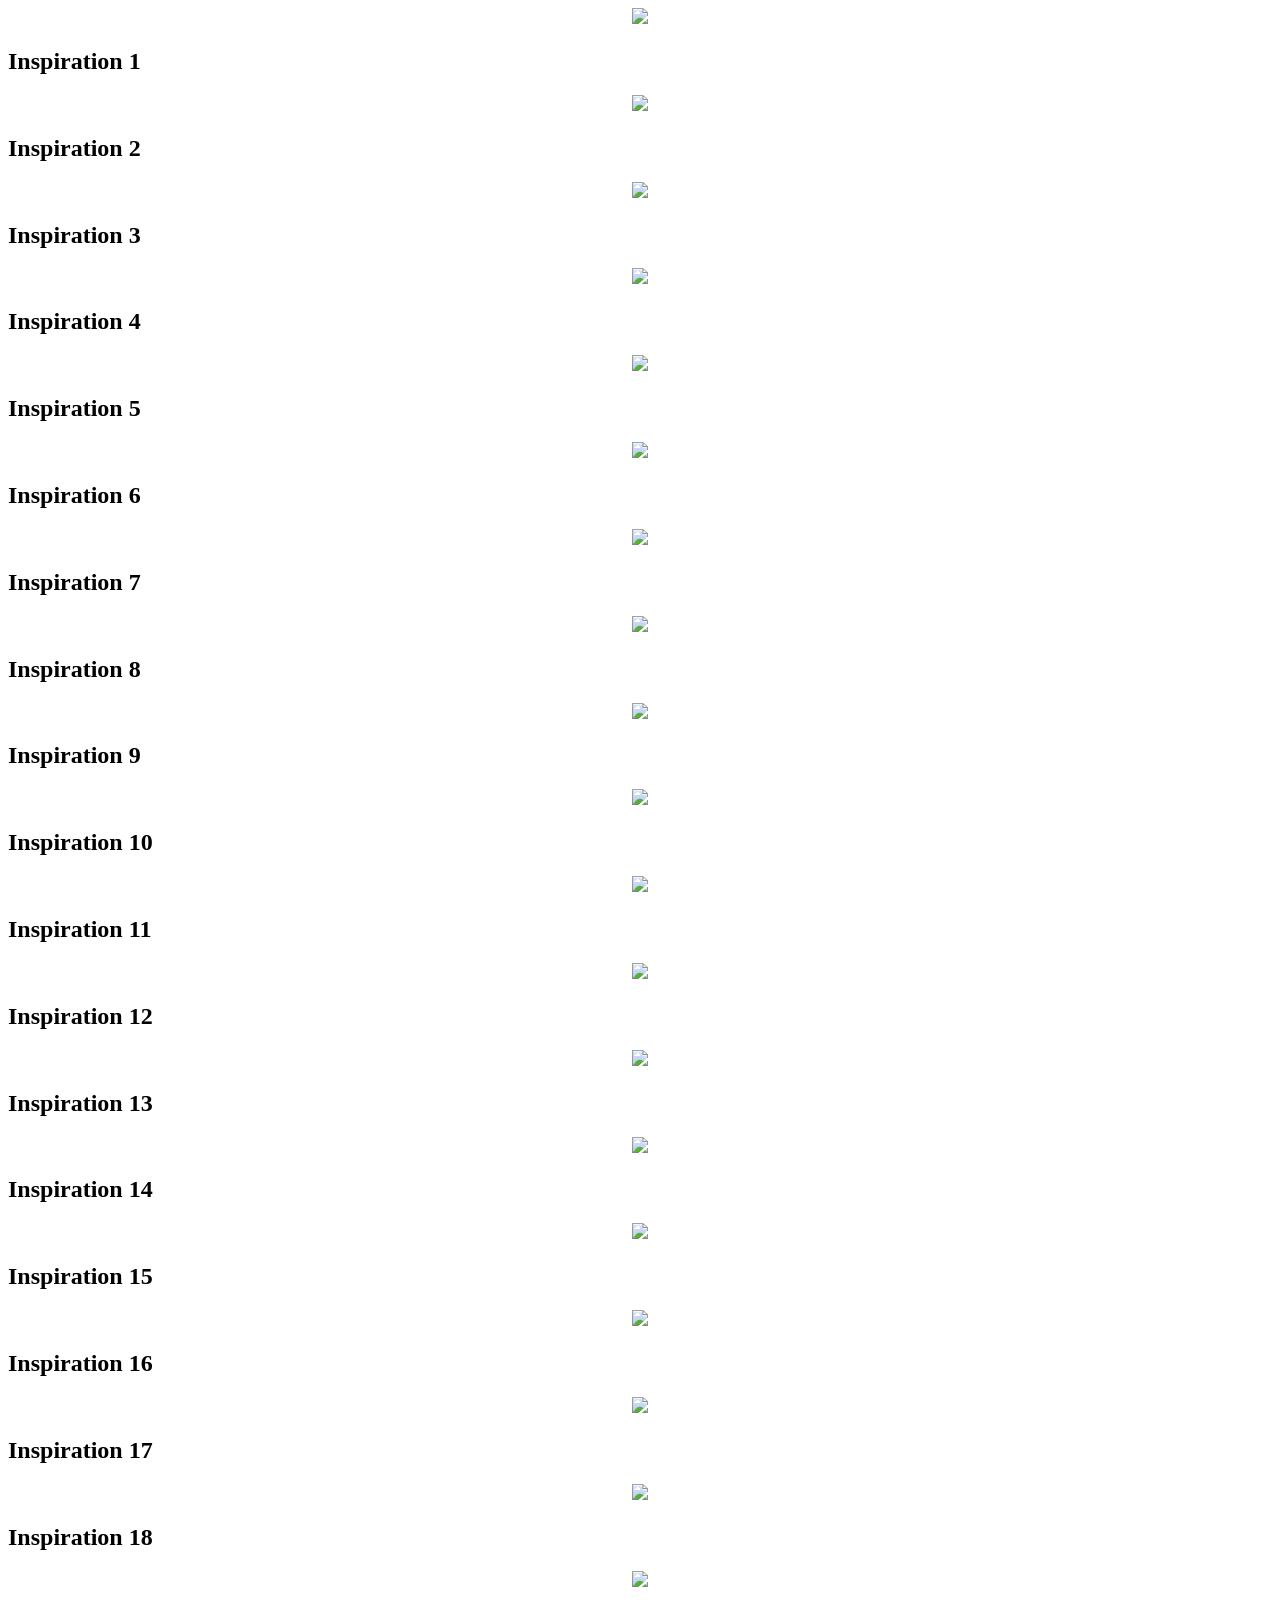
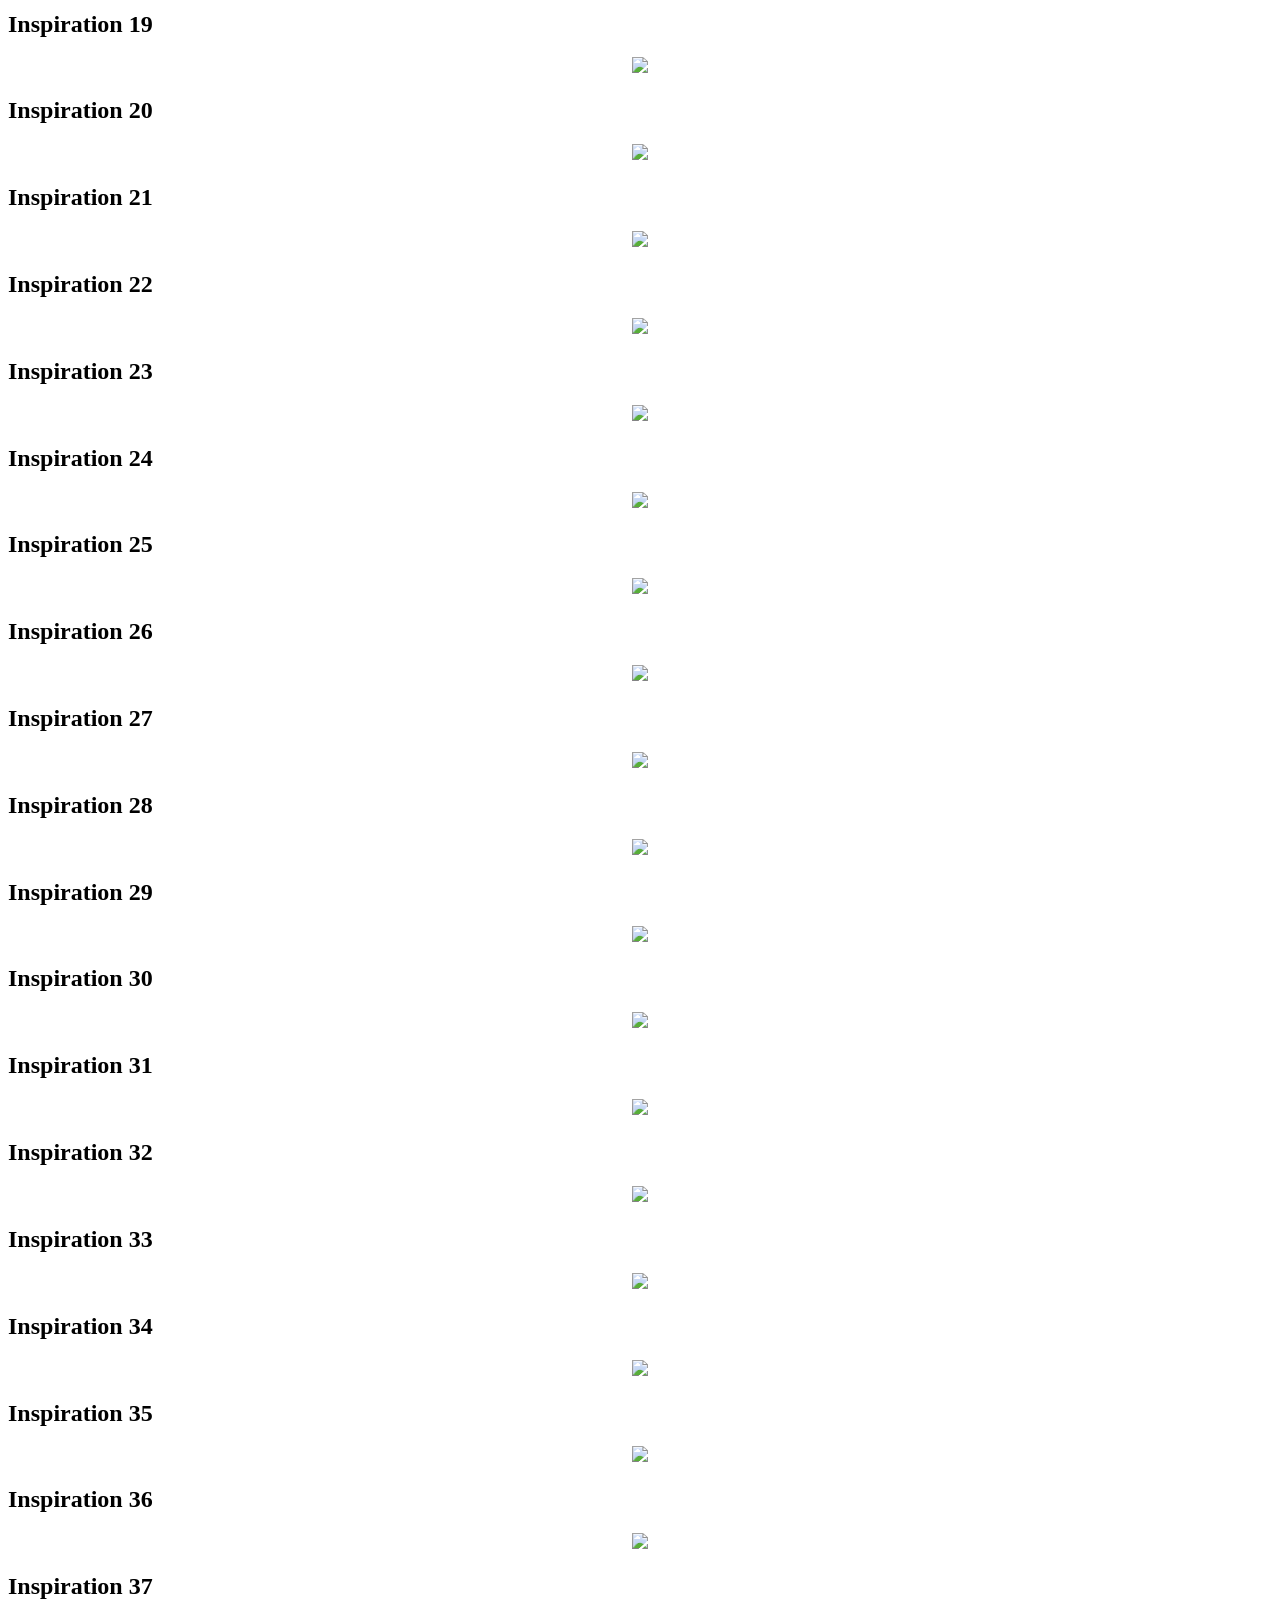
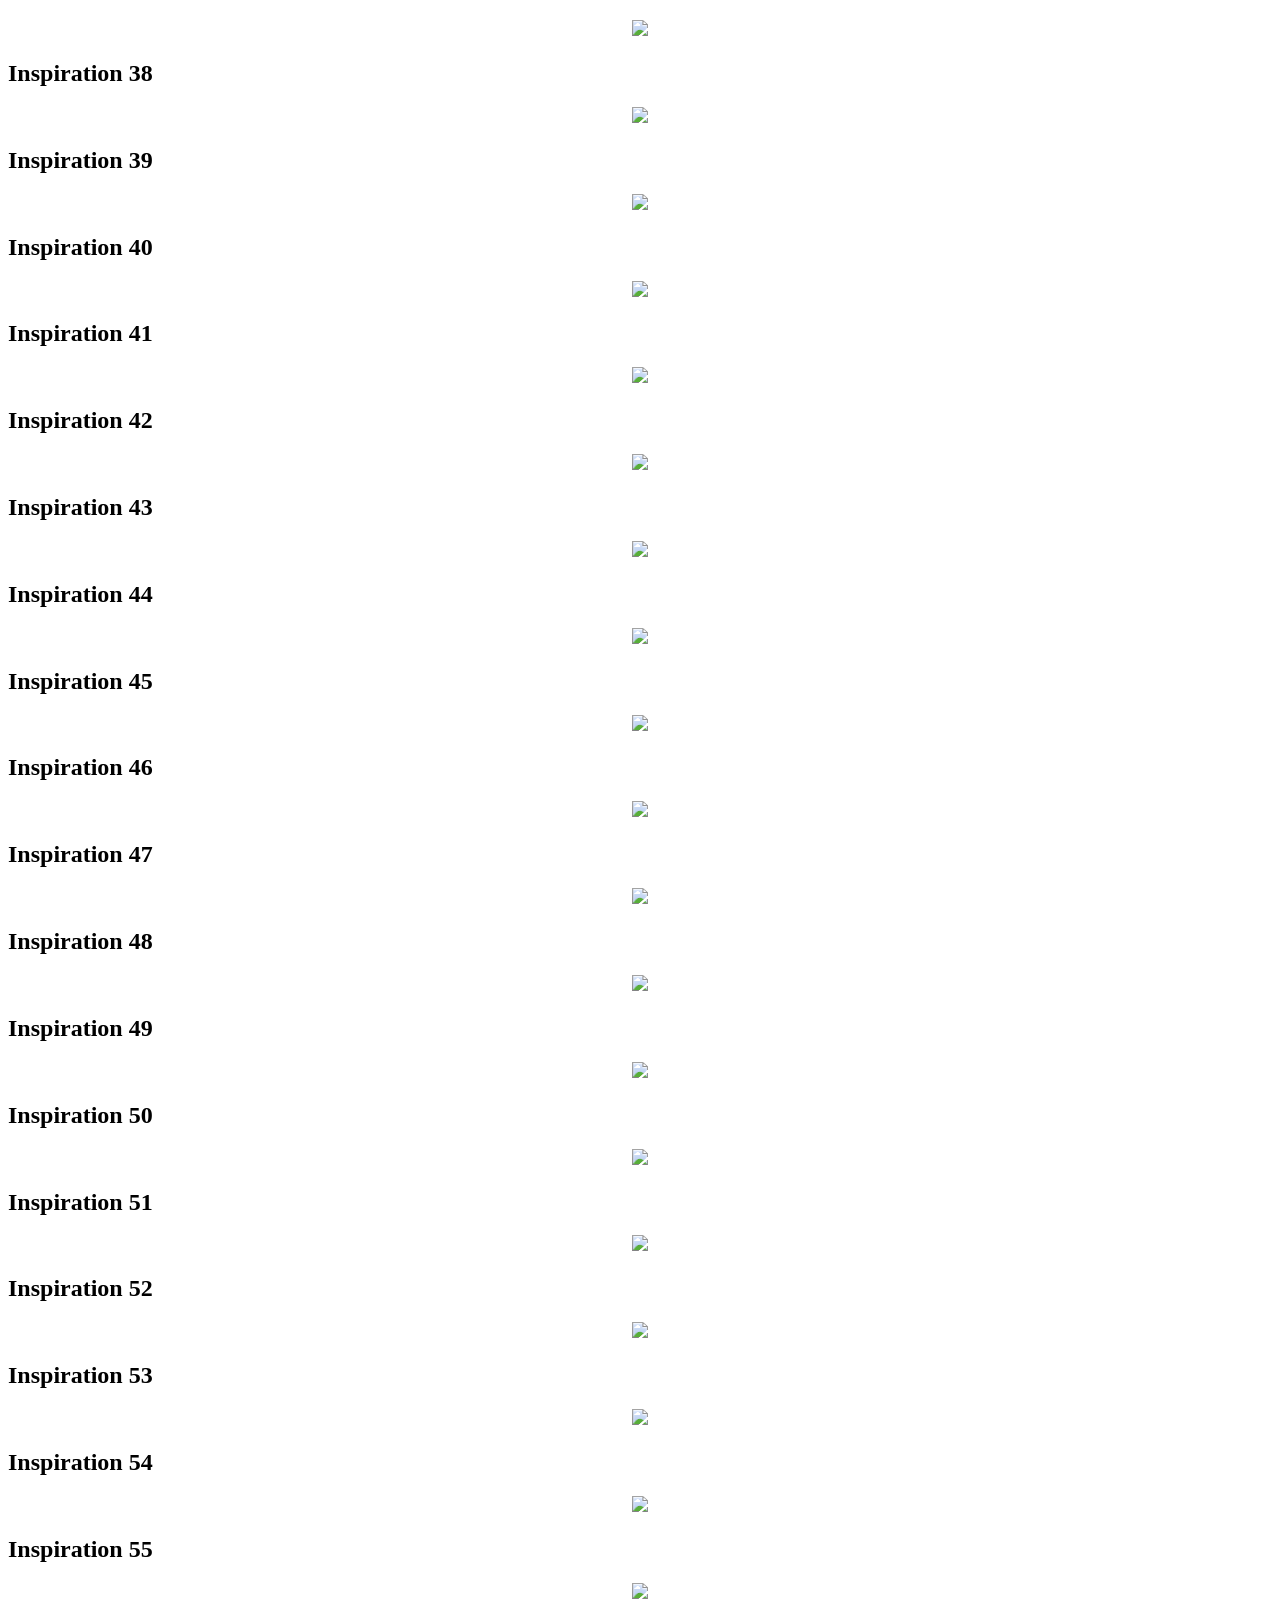
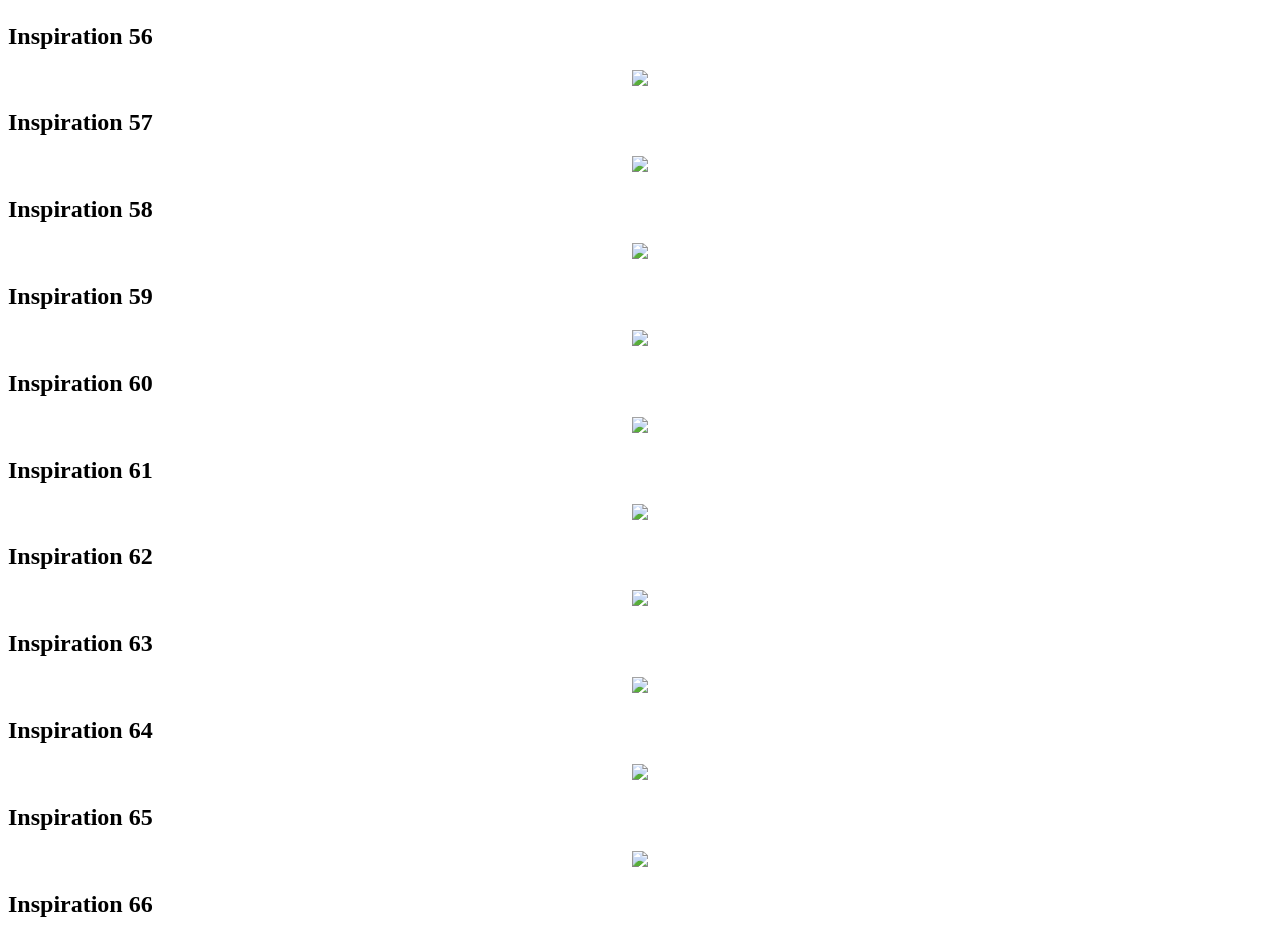
==== index.html @ 84fe8853 "Add files via upload" ====
<!DOCTYPE html>
<html>
<head>
<meta http-equiv="content-type" content="text/html" charset="UTF-8">
<meta name="viewport" content="width=device-width, initial-scale=1.0">
<meta http-equiv="X-UA-Compatible" content="ie=edge">
<meta name="msapplication-TileColor" content="#ffffff">
<meta name="theme-color" content="#ffffff">
<title>TET kledij 2023</title>
<script src="libs/js/setupd590.js?ver=1574781376"></script>
<link rel="stylesheet" href="libs/css/main910a.css?ver=1603638065">
<link rel="stylesheet" href="libs/fancybox/3.5.2/jquery.fancybox.css" integrity="sha256-YQyTTfPIXByqUzapohmK1rahFAfLFuawL69RNb51IaY=" crossorigin="anonymous" />
<link rel="stylesheet" href="use.typekit.net/pwz1nzs.css">
<link rel="stylesheet" href="libs/material-design-icons/3.0.1/iconfont/material-icons.min.css">
<link rel="stylesheet" href="use.fontawesome.com/releases/v5.7.2/css/all.css" integrity="sha384-fnmOCqbTlWIlj8LyTjo7mOUStjsKC4pOpQbqyi7RrhN7udi9RwhKkMHpvLbHG9Sr" crossorigin="anonymous">
<link rel="stylesheet" href="libs/css/theme-dark/annotorious-dark.css" />
<link rel="stylesheet" href="libs/css/wa-mediaboxe245.css?ver=1574443019" />
<script type="text/javascript" src="libs/js/annotorious.debug.js"></script>
</head>

<body>
<section id="article-grid">
  <div class="container">
    <div class="grid-art"> 
      
      <!-- online image card -->
      <div class="card card-on">
        <div class="image">
          <center>
            <img src="images/Bodhi 01.png">
          </center>
        </div>
        <div class="info">
          <div class="art-name">
            <h2>Inspiration 1</h2>
          </div>
        </div>
      </div>
      
      <!-- online image card -->
      <div class="card card-on">
        <div class="image">
          <center>
            <img src="images/Bodhi 02.png">
          </center>
        </div>
        <div class="info">
          <div class="art-name">
            <h2>Inspiration 2</h2>
          </div>
        </div>
      </div>
      
      <!-- online image card -->
      <div class="card card-on">
        <div class="image">
          <center>
            <img src="images/Bodhi 03.png">
          </center>
        </div>
        <div class="info">
          <div class="art-name">
            <h2>Inspiration 3</h2>
          </div>
        </div>
      </div>
      
      <!-- online image card -->
      <div class="card card-on">
        <div class="image">
          <center>
            <img src="images/Bodhi 04.png">
          </center>
        </div>
        <div class="info">
          <div class="art-name">
            <h2>Inspiration 4</h2>
          </div>
        </div>
      </div>
      
      <!-- online image card -->
      <div class="card card-on">
        <div class="image">
          <center>
            <img src="images/Bodhi 05.png">
          </center>
        </div>
        <div class="info">
          <div class="art-name">
            <h2>Inspiration 5</h2>
          </div>
        </div>
      </div>
      
      <!-- online image card -->
      <div class="card card-on">
        <div class="image">
          <center>
            <img src="images/Bodhi 06.png">
          </center>
        </div>
        <div class="info">
          <div class="art-name">
            <h2>Inspiration 6</h2>
          </div>
        </div>
      </div>
      
      <!-- online image card -->
      <div class="card card-on">
        <div class="image">
          <center>
            <img src="images/Bodhi 07.png">
          </center>
        </div>
        <div class="info">
          <div class="art-name">
            <h2>Inspiration 7</h2>
          </div>
        </div>
      </div>
      
      <!-- online image card -->
      <div class="card card-on">
        <div class="image">
          <center>
            <img src="images/Bodhi 08.png">
          </center>
        </div>
        <div class="info">
          <div class="art-name">
            <h2>Inspiration 8</h2>
          </div>
        </div>
      </div>
      
      <!-- online image card -->
      <div class="card card-on">
        <div class="image">
          <center>
            <img src="images/Bodhi 09.png">
          </center>
        </div>
        <div class="info">
          <div class="art-name">
            <h2>Inspiration 9</h2>
          </div>
        </div>
      </div>
      
      <!-- online image card -->
      <div class="card card-on">
        <div class="image">
          <center>
            <img src="images/Bodhi 10.png">
          </center>
        </div>
        <div class="info">
          <div class="art-name">
            <h2>Inspiration 10</h2>
          </div>
        </div>
      </div>
      
      <!-- online image card -->
      <div class="card card-on">
        <div class="image">
          <center>
            <img src="images/Bodhi 11.png">
          </center>
        </div>
        <div class="info">
          <div class="art-name">
            <h2>Inspiration 11</h2>
          </div>
        </div>
      </div>
      
      <!-- online image card -->
      <div class="card card-on">
        <div class="image">
          <center>
            <img src="images/Bodhi 12.png">
          </center>
        </div>
        <div class="info">
          <div class="art-name">
            <h2>Inspiration 12</h2>
          </div>
        </div>
      </div>
      
      <!-- online image card -->
      <div class="card card-on">
        <div class="image">
          <center>
            <img src="images/Bodhi 13.png">
          </center>
        </div>
        <div class="info">
          <div class="art-name">
            <h2>Inspiration 13</h2>
          </div>
        </div>
      </div>
      
      <!-- online image card -->
      <div class="card card-on">
        <div class="image">
          <center>
            <img src="images/Bodhi 14.png">
          </center>
        </div>
        <div class="info">
          <div class="art-name">
            <h2>Inspiration 14</h2>
          </div>
        </div>
      </div>
      
      <!-- online image card -->
      <div class="card card-on">
        <div class="image">
          <center>
            <img src="images/Bodhi 15.png">
          </center>
        </div>
        <div class="info">
          <div class="art-name">
            <h2>Inspiration 15</h2>
          </div>
        </div>
      </div>
      
      <!-- online image card -->
      <div class="card card-on">
        <div class="image">
          <center>
            <img src="images/Bodhi 16.png">
          </center>
        </div>
        <div class="info">
          <div class="art-name">
            <h2>Inspiration 16</h2>
          </div>
        </div>
      </div>
      
      <!-- online image card -->
      <div class="card card-on">
        <div class="image">
          <center>
            <img src="images/Bodhi 17.png">
          </center>
        </div>
        <div class="info">
          <div class="art-name">
            <h2>Inspiration 17</h2>
          </div>
        </div>
      </div>
      
      <!-- online image card -->
      <div class="card card-on">
        <div class="image">
          <center>
            <img src="images/Bodhi 18.png">
          </center>
        </div>
        <div class="info">
          <div class="art-name">
            <h2>Inspiration 18</h2>
          </div>
        </div>
      </div>
      
      <!-- online image card -->
      <div class="card card-on">
        <div class="image">
          <center>
            <img src="images/Bodhi 19.png">
          </center>
        </div>
        <div class="info">
          <div class="art-name">
            <h2>Inspiration 19</h2>
          </div>
        </div>
      </div>
      
      <!-- online image card -->
      <div class="card card-on">
        <div class="image">
          <center>
            <img src="images/Bodhi 20.png">
          </center>
        </div>
        <div class="info">
          <div class="art-name">
            <h2>Inspiration 20</h2>
          </div>
        </div>
      </div>
      
      <!-- online image card -->
      <div class="card card-on">
        <div class="image">
          <center>
            <img src="images/Bodhi 21.png">
          </center>
        </div>
        <div class="info">
          <div class="art-name">
            <h2>Inspiration 21</h2>
          </div>
        </div>
      </div>
      
      <!-- online image card -->
      <div class="card card-on">
        <div class="image">
          <center>
            <img src="images/Bodhi 22.png">
          </center>
        </div>
        <div class="info">
          <div class="art-name">
            <h2>Inspiration 22</h2>
          </div>
        </div>
      </div>
      
      <!-- online image card -->
      <div class="card card-on">
        <div class="image">
          <center>
            <img src="images/Bodhi 23.png">
          </center>
        </div>
        <div class="info">
          <div class="art-name">
            <h2>Inspiration 23</h2>
          </div>
        </div>
      </div>
      
      <!-- online image card -->
      <div class="card card-on">
        <div class="image">
          <center>
            <img src="images/Bodhi 24.png">
          </center>
        </div>
        <div class="info">
          <div class="art-name">
            <h2>Inspiration 24</h2>
          </div>
        </div>
      </div>
      
      <!-- online image card -->
      <div class="card card-on">
        <div class="image">
          <center>
            <img src="images/Bodhi 25.png">
          </center>
        </div>
        <div class="info">
          <div class="art-name">
            <h2>Inspiration 25</h2>
          </div>
        </div>
      </div>
      
      <!-- online image card -->
      <div class="card card-on">
        <div class="image">
          <center>
            <img src="images/Bodhi 26.png">
          </center>
        </div>
        <div class="info">
          <div class="art-name">
            <h2>Inspiration 26</h2>
          </div>
        </div>
      </div>
      
      <!-- online image card -->
      <div class="card card-on">
        <div class="image">
          <center>
            <img src="images/Bodhi 27.png">
          </center>
        </div>
        <div class="info">
          <div class="art-name">
            <h2>Inspiration 27</h2>
          </div>
        </div>
      </div>
      
      <!-- online image card -->
      <div class="card card-on">
        <div class="image">
          <center>
            <img src="images/Bodhi 28.png">
          </center>
        </div>
        <div class="info">
          <div class="art-name">
            <h2>Inspiration 28</h2>
          </div>
        </div>
      </div>
      
      <!-- online image card -->
      <div class="card card-on">
        <div class="image">
          <center>
            <img src="images/Bodhi 29.png">
          </center>
        </div>
        <div class="info">
          <div class="art-name">
            <h2>Inspiration 29</h2>
          </div>
        </div>
      </div>
      
      <!-- online image card -->
      <div class="card card-on">
        <div class="image">
          <center>
            <img src="images/Bodhi 30.png">
          </center>
        </div>
        <div class="info">
          <div class="art-name">
            <h2>Inspiration 30</h2>
          </div>
        </div>
      </div>
      
      <!-- online image card -->
      <div class="card card-on">
        <div class="image">
          <center>
            <img src="images/Bodhi 31.png">
          </center>
        </div>
        <div class="info">
          <div class="art-name">
            <h2>Inspiration 31</h2>
          </div>
        </div>
      </div>
      
      <!-- online image card -->
      <div class="card card-on">
        <div class="image">
          <center>
            <img src="images/Bodhi 32.png">
          </center>
        </div>
        <div class="info">
          <div class="art-name">
            <h2>Inspiration 32</h2>
          </div>
        </div>
      </div>
      
      <!-- online image card -->
      <div class="card card-on">
        <div class="image">
          <center>
            <img src="images/Bodhi 33.png">
          </center>
        </div>
        <div class="info">
          <div class="art-name">
            <h2>Inspiration 33</h2>
          </div>
        </div>
      </div>
      
      <!-- online image card -->
      <div class="card card-on">
        <div class="image">
          <center>
            <img src="images/Bodhi 34.png">
          </center>
        </div>
        <div class="info">
          <div class="art-name">
            <h2>Inspiration 34</h2>
          </div>
        </div>
      </div>
      
      <!-- online image card -->
      <div class="card card-on">
        <div class="image">
          <center>
            <img src="images/Bodhi 35.png">
          </center>
        </div>
        <div class="info">
          <div class="art-name">
            <h2>Inspiration 35</h2>
          </div>
        </div>
      </div>
      
      <!-- online image card -->
      <div class="card card-on">
        <div class="image">
          <center>
            <img src="images/Bodhi 36.png">
          </center>
        </div>
        <div class="info">
          <div class="art-name">
            <h2>Inspiration 36</h2>
          </div>
        </div>
      </div>
      
      <!-- online image card -->
      <div class="card card-on">
        <div class="image">
          <center>
            <img src="images/Bodhi 37.png">
          </center>
        </div>
        <div class="info">
          <div class="art-name">
            <h2>Inspiration 37</h2>
          </div>
        </div>
      </div>
      
      <!-- online image card -->
      <div class="card card-on">
        <div class="image">
          <center>
            <img src="images/Bodhi 38.png">
          </center>
        </div>
        <div class="info">
          <div class="art-name">
            <h2>Inspiration 38</h2>
          </div>
        </div>
      </div>
      
      <!-- online image card -->
      <div class="card card-on">
        <div class="image">
          <center>
            <img src="images/Bodhi 39.png">
          </center>
        </div>
        <div class="info">
          <div class="art-name">
            <h2>Inspiration 39</h2>
          </div>
        </div>
      </div>
      
      <!-- online image card -->
      <div class="card card-on">
        <div class="image">
          <center>
            <img src="images/Bodhi 40.png">
          </center>
        </div>
        <div class="info">
          <div class="art-name">
            <h2>Inspiration 40</h2>
          </div>
        </div>
      </div>
      
      <!-- online image card -->
      <div class="card card-on">
        <div class="image">
          <center>
            <img src="images/Bodhi 41.png">
          </center>
        </div>
        <div class="info">
          <div class="art-name">
            <h2>Inspiration 41</h2>
          </div>
        </div>
      </div>
      
      <!-- online image card -->
      <div class="card card-on">
        <div class="image">
          <center>
            <img src="images/Bodhi 42.png">
          </center>
        </div>
        <div class="info">
          <div class="art-name">
            <h2>Inspiration 42</h2>
          </div>
        </div>
      </div>
      
      <!-- online image card -->
      <div class="card card-on">
        <div class="image">
          <center>
            <img src="images/Bodhi 43.png">
          </center>
        </div>
        <div class="info">
          <div class="art-name">
            <h2>Inspiration 43</h2>
          </div>
        </div>
      </div>
      
      <!-- online image card -->
      <div class="card card-on">
        <div class="image">
          <center>
            <img src="images/Bodhi 44.png">
          </center>
        </div>
        <div class="info">
          <div class="art-name">
            <h2>Inspiration 44</h2>
          </div>
        </div>
      </div>
      
      <!-- online image card -->
      <div class="card card-on">
        <div class="image">
          <center>
            <img src="images/Bodhi 45.png">
          </center>
        </div>
        <div class="info">
          <div class="art-name">
            <h2>Inspiration 45</h2>
          </div>
        </div>
      </div>
      
      <!-- online image card -->
      <div class="card card-on">
        <div class="image">
          <center>
            <img src="images/Bodhi 46.png">
          </center>
        </div>
        <div class="info">
          <div class="art-name">
            <h2>Inspiration 46</h2>
          </div>
        </div>
      </div>
      
      <!-- online image card -->
      <div class="card card-on">
        <div class="image">
          <center>
            <img src="images/Bodhi 47.png">
          </center>
        </div>
        <div class="info">
          <div class="art-name">
            <h2>Inspiration 47</h2>
          </div>
        </div>
      </div>
      
      <!-- online image card -->
      <div class="card card-on">
        <div class="image">
          <center>
            <img src="images/Bodhi 48.png">
          </center>
        </div>
        <div class="info">
          <div class="art-name">
            <h2>Inspiration 48</h2>
          </div>
        </div>
      </div>
      
      <!-- online image card -->
      <div class="card card-on">
        <div class="image">
          <center>
            <img src="images/Bodhi 49.png">
          </center>
        </div>
        <div class="info">
          <div class="art-name">
            <h2>Inspiration 49</h2>
          </div>
        </div>
      </div>
      
      <!-- online image card -->
      <div class="card card-on">
        <div class="image">
          <center>
            <img src="images/Bodhi 50.png">
          </center>
        </div>
        <div class="info">
          <div class="art-name">
            <h2>Inspiration 50</h2>
          </div>
        </div>
      </div>
      
      <!-- online image card -->
      <div class="card card-on">
        <div class="image">
          <center>
            <img src="images/Bodhi 51.png">
          </center>
        </div>
        <div class="info">
          <div class="art-name">
            <h2>Inspiration 51</h2>
          </div>
        </div>
      </div>
      
      <!-- online image card -->
      <div class="card card-on">
        <div class="image">
          <center>
            <img src="images/Bodhi 52.png">
          </center>
        </div>
        <div class="info">
          <div class="art-name">
            <h2>Inspiration 52</h2>
          </div>
        </div>
      </div>
      
      <!-- online image card -->
      <div class="card card-on">
        <div class="image">
          <center>
            <img src="images/Bodhi 53.png">
          </center>
        </div>
        <div class="info">
          <div class="art-name">
            <h2>Inspiration 53</h2>
          </div>
        </div>
      </div>
      
      <!-- online image card -->
      <div class="card card-on">
        <div class="image">
          <center>
            <img src="images/Bodhi 54.png">
          </center>
        </div>
        <div class="info">
          <div class="art-name">
            <h2>Inspiration 54</h2>
          </div>
        </div>
      </div>
      
      <!-- online image card -->
      <div class="card card-on">
        <div class="image">
          <center>
            <img src="images/Bodhi 55.png">
          </center>
        </div>
        <div class="info">
          <div class="art-name">
            <h2>Inspiration 55</h2>
          </div>
        </div>
      </div>
      
      <!-- online image card -->
      <div class="card card-on">
        <div class="image">
          <center>
            <img src="images/Bodhi 56.png">
          </center>
        </div>
        <div class="info">
          <div class="art-name">
            <h2>Inspiration 56</h2>
          </div>
        </div>
      </div>
      
      <!-- online image card -->
      <div class="card card-on">
        <div class="image">
          <center>
            <img src="images/Bodhi 57.png">
          </center>
        </div>
        <div class="info">
          <div class="art-name">
            <h2>Inspiration 57</h2>
          </div>
        </div>
      </div>
      
      <!-- online image card -->
      <div class="card card-on">
        <div class="image">
          <center>
            <img src="images/Bodhi 58.png">
          </center>
        </div>
        <div class="info">
          <div class="art-name">
            <h2>Inspiration 58</h2>
          </div>
        </div>
      </div>
      
      <!-- online image card -->
      <div class="card card-on">
        <div class="image">
          <center>
            <img src="images/Bodhi 59.png">
          </center>
        </div>
        <div class="info">
          <div class="art-name">
            <h2>Inspiration 59</h2>
          </div>
        </div>
      </div>
      
      <!-- online image card -->
      <div class="card card-on">
        <div class="image">
          <center>
            <img src="images/Bodhi 60.png">
          </center>
        </div>
        <div class="info">
          <div class="art-name">
            <h2>Inspiration 60</h2>
          </div>
        </div>
      </div>
      
      <!-- online image card -->
      <div class="card card-on">
        <div class="image">
          <center>
            <img src="images/Bodhi 61.png">
          </center>
        </div>
        <div class="info">
          <div class="art-name">
            <h2>Inspiration 61</h2>
          </div>
        </div>
      </div>
      
      <!-- online image card -->
      <div class="card card-on">
        <div class="image">
          <center>
            <img src="images/Bodhi 62.png">
          </center>
        </div>
        <div class="info">
          <div class="art-name">
            <h2>Inspiration 62</h2>
          </div>
        </div>
      </div>
      
      <!-- online image card -->
      <div class="card card-on">
        <div class="image">
          <center>
            <img src="images/Bodhi 63.png">
          </center>
        </div>
        <div class="info">
          <div class="art-name">
            <h2>Inspiration 63</h2>
          </div>
        </div>
      </div>
      
      <!-- online image card -->
      <div class="card card-on">
        <div class="image">
          <center>
            <img src="images/Bodhi 64.png">
          </center>
        </div>
        <div class="info">
          <div class="art-name">
            <h2>Inspiration 64</h2>
          </div>
        </div>
      </div>
      
      <!-- online image card -->
      <div class="card card-on">
        <div class="image">
          <center>
            <img src="images/Bodhi 65.png">
          </center>
        </div>
        <div class="info">
          <div class="art-name">
            <h2>Inspiration 65</h2>
          </div>
        </div>
      </div>
      
      <!-- online image card -->
      <div class="card card-on">
        <div class="image">
          <center>
            <img src="images/Bodhi 66.png">
          </center>
        </div>
        <div class="info">
          <div class="art-name">
            <h2>Inspiration 66</h2>
          </div>
        </div>
      </div>
    </div>
  </div>
</section>
<section id="adjust-grid" class="off">
  <div class="container">
    <div class="anno-title">
      <h1></h1>
    </div>
    <div class="grid-adjust"></div>
  </div>
</section>
<script>

  // THE ANNOTATED IMAGES

    let siteSend = true;
    let siteApproved = false;
    let siteDisApproved = false;
    let prjID = "PRJ21-000752";
    let version = "9";
    let annoLock = false;
    let cursor = "cursorCrosshair";
	  
</script> 
<script src="libs/jquery/3.3.1/jquery.js"></script> 
<script src="libs/fancybox/3.5.2/jquery.fancybox.js" integrity="sha256-2Zlm6kQUhOfFT2ktWV81NPqZ58rw8879TsB7TE9Tg0Y=" crossorigin="anonymous"></script> 
<script type="text/javascript" src="libs/js/wa-mediaboxd590.js?ver=1574781376"></script>
</body>
</html>
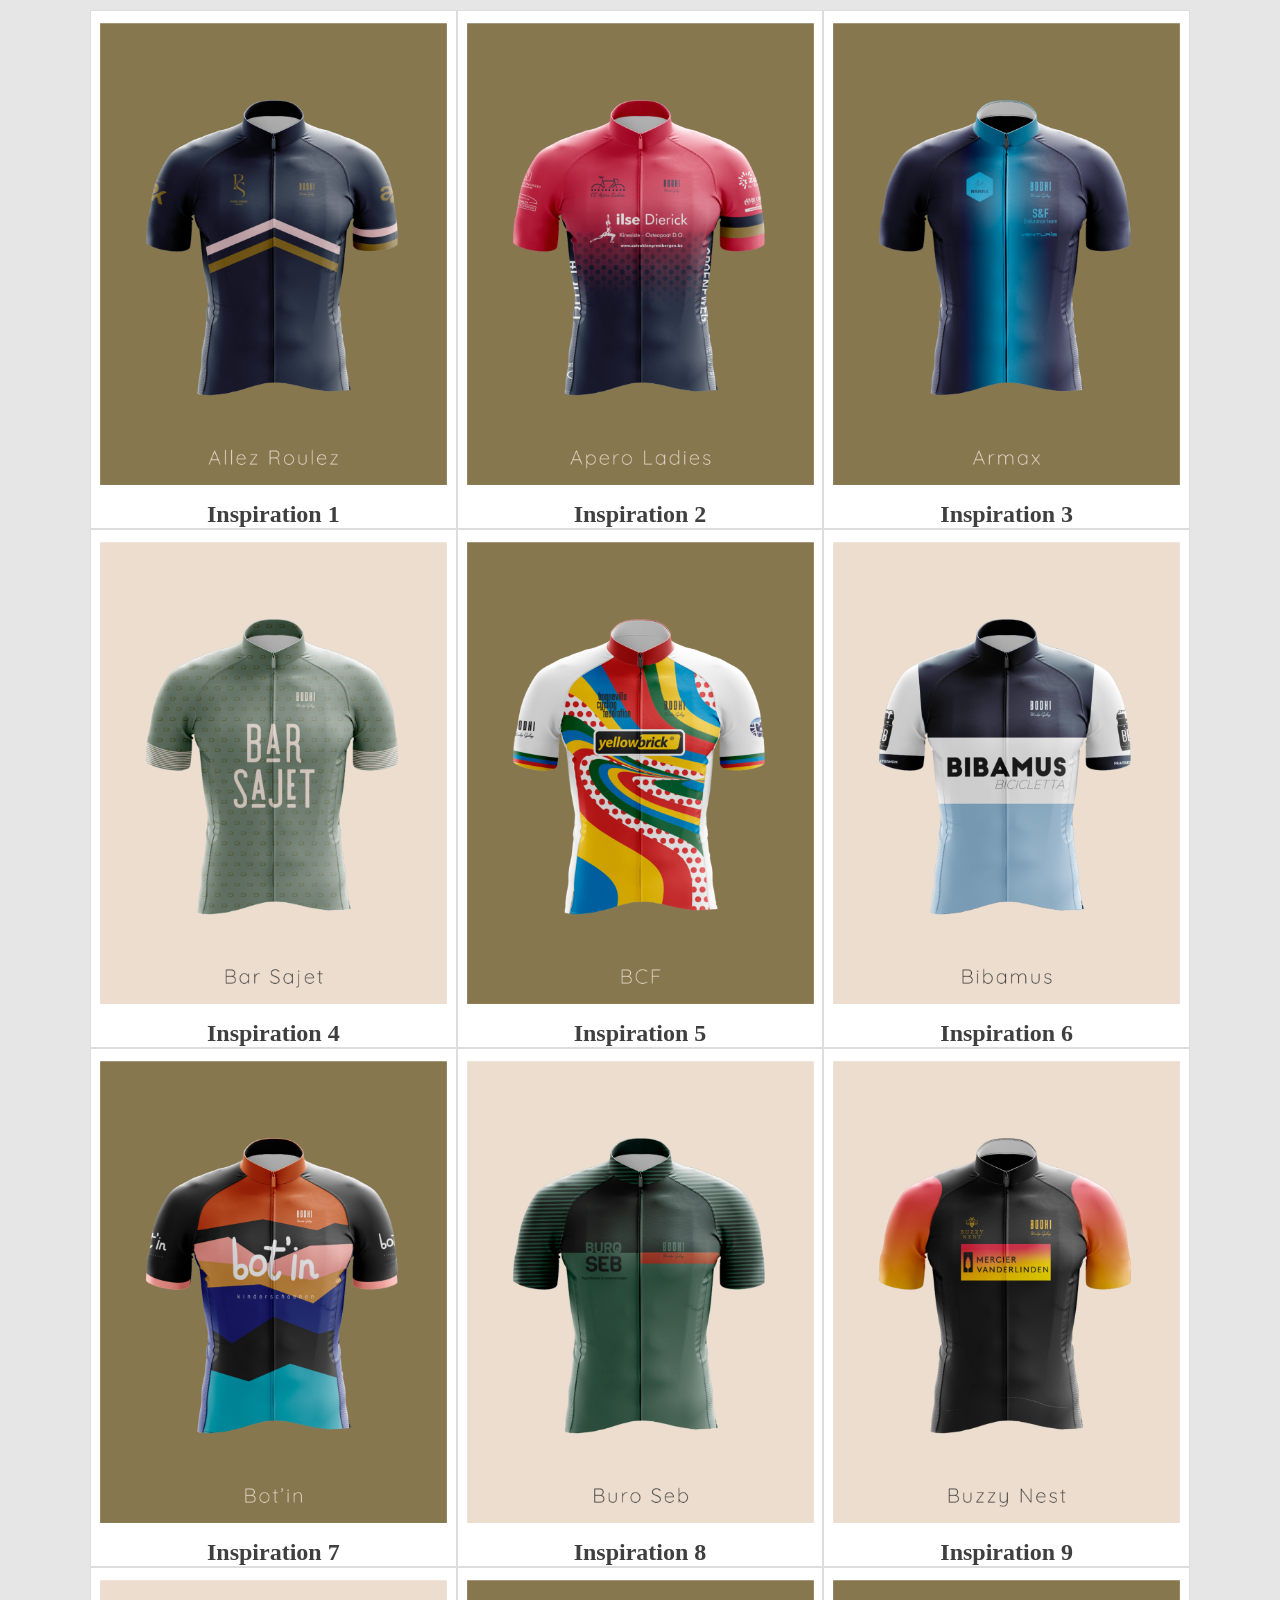
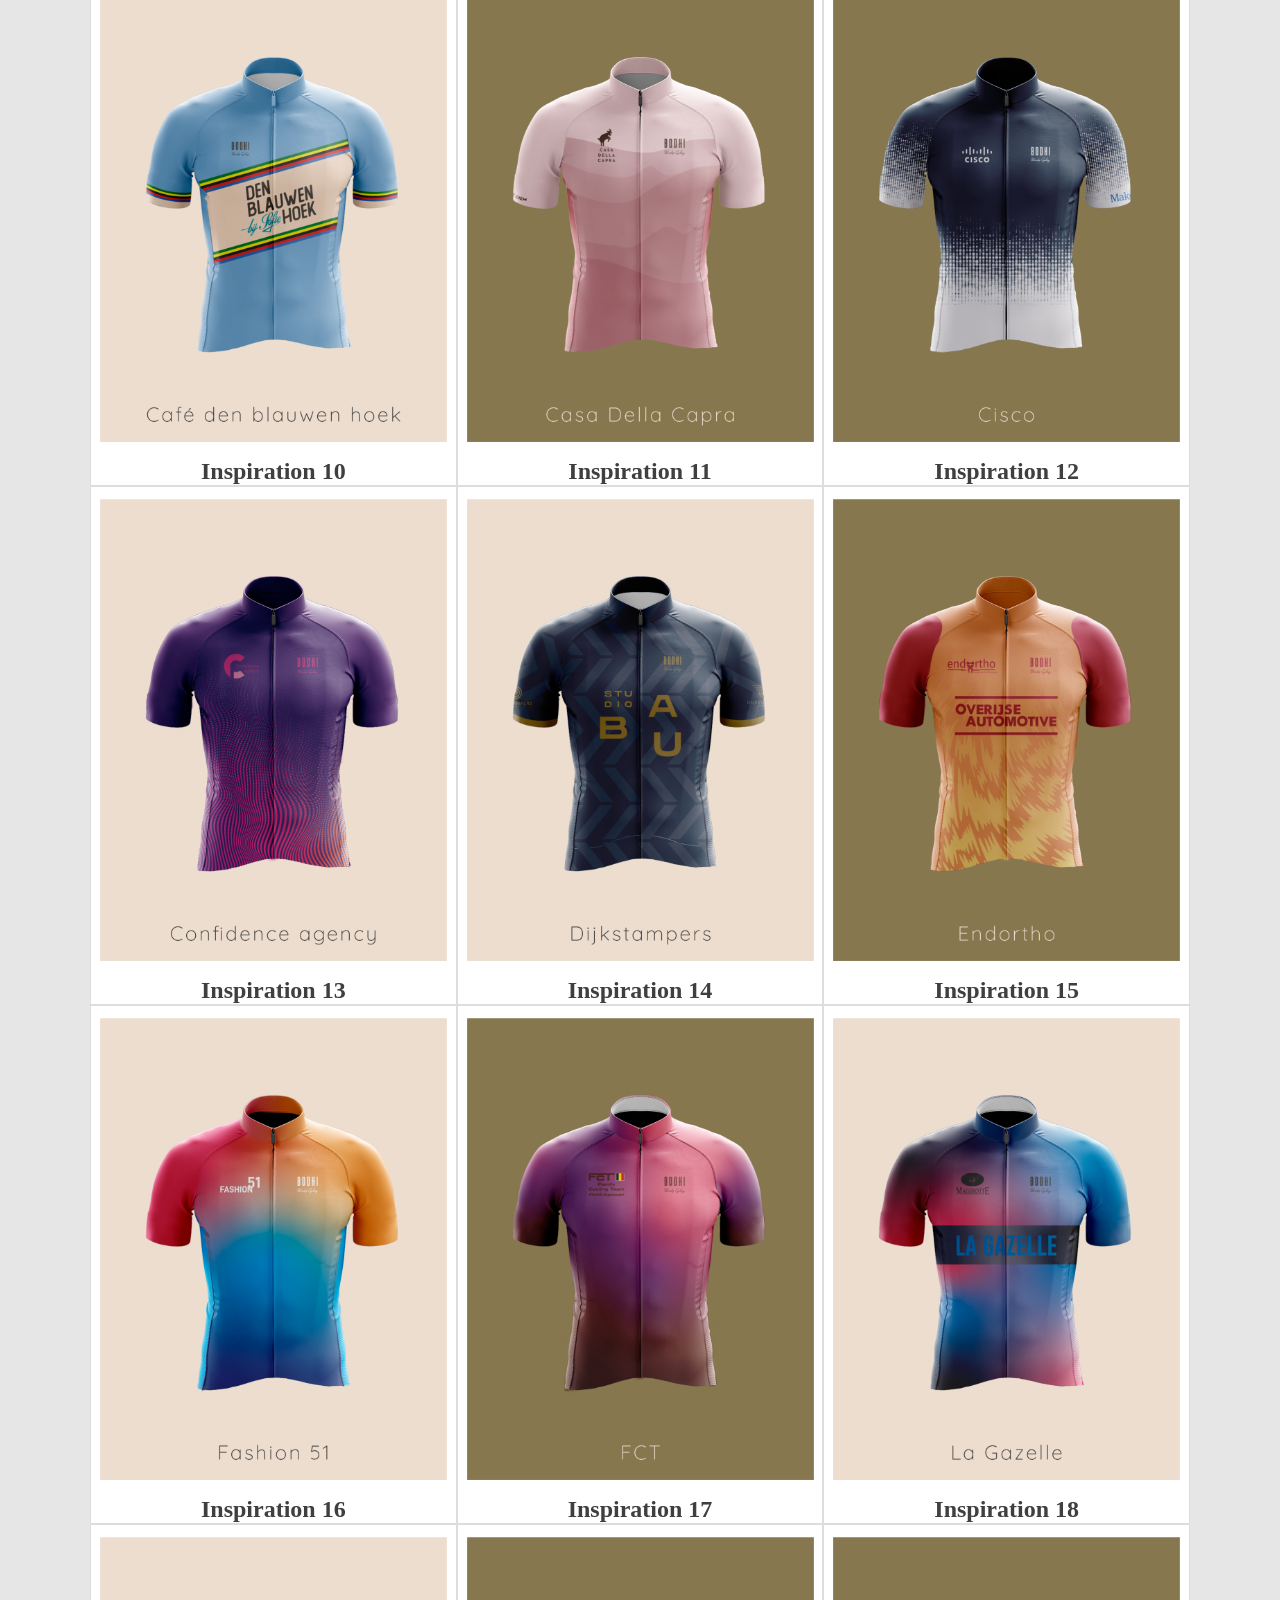
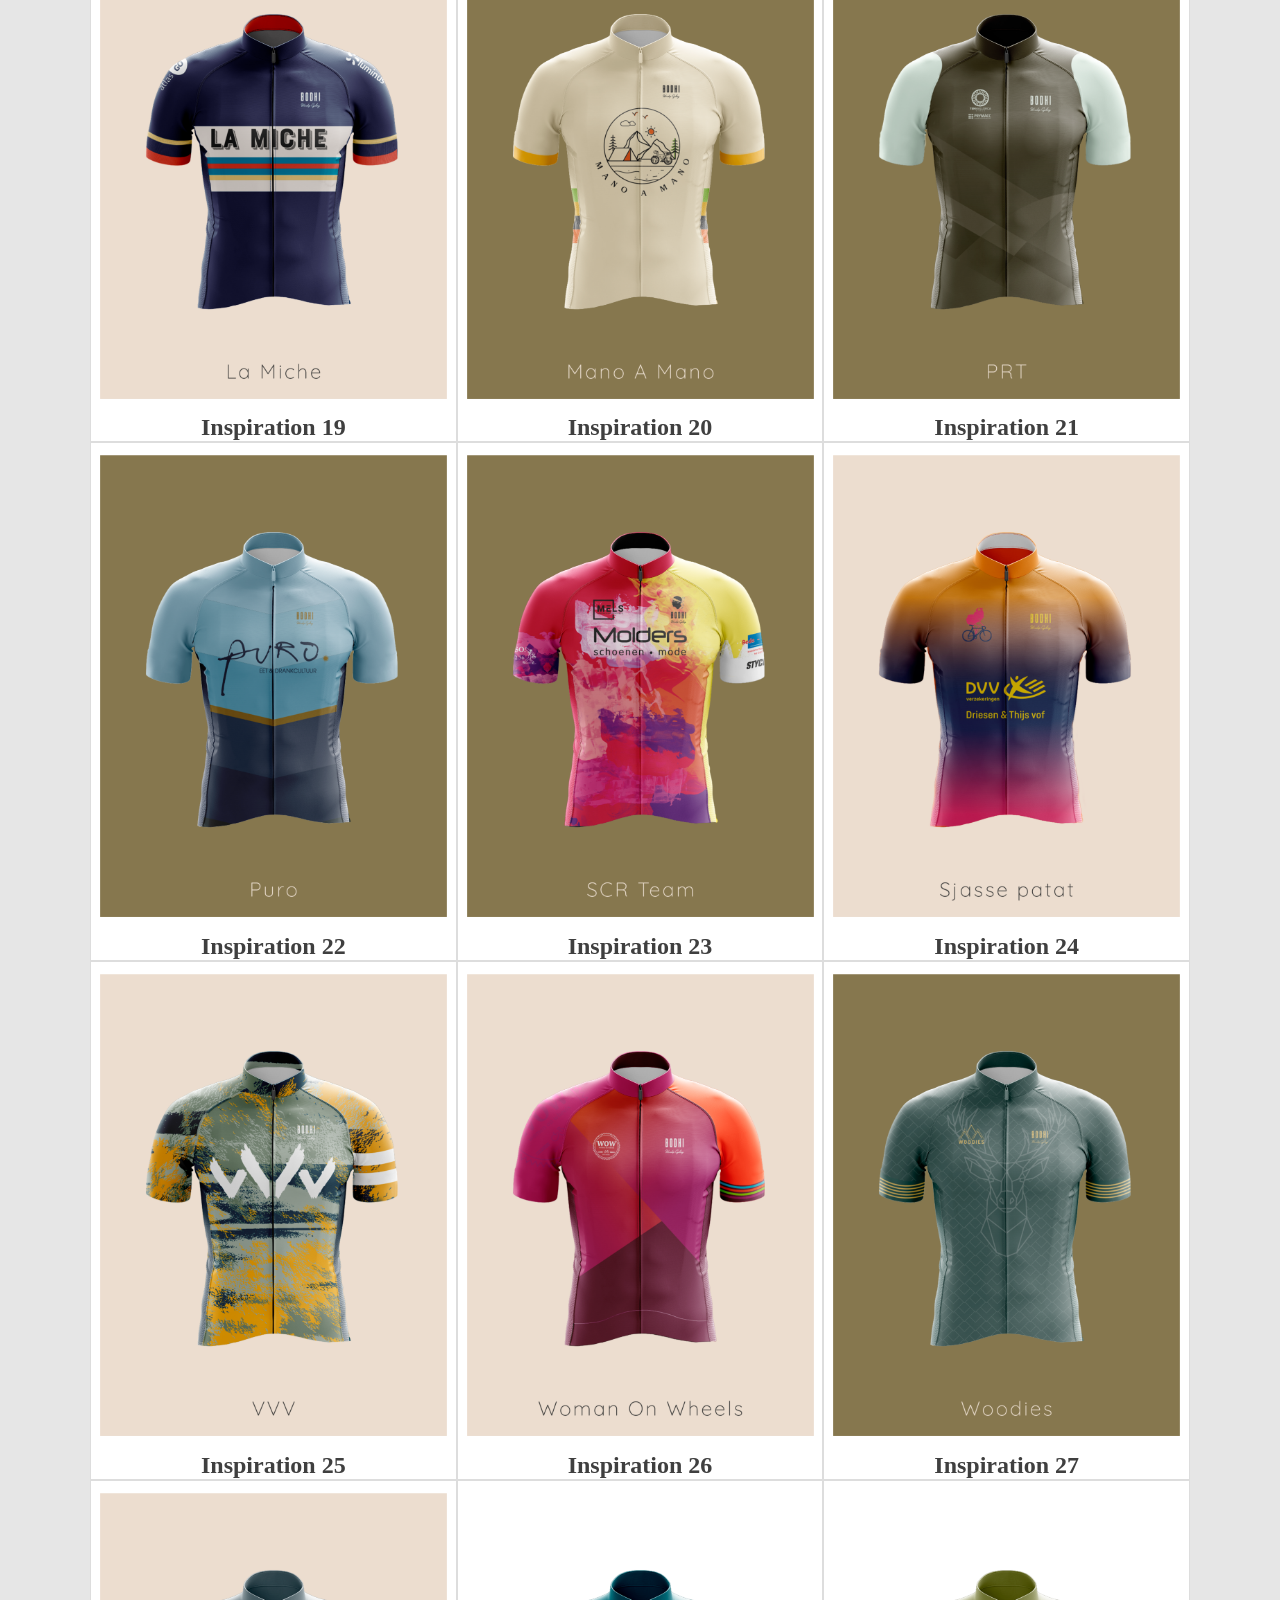
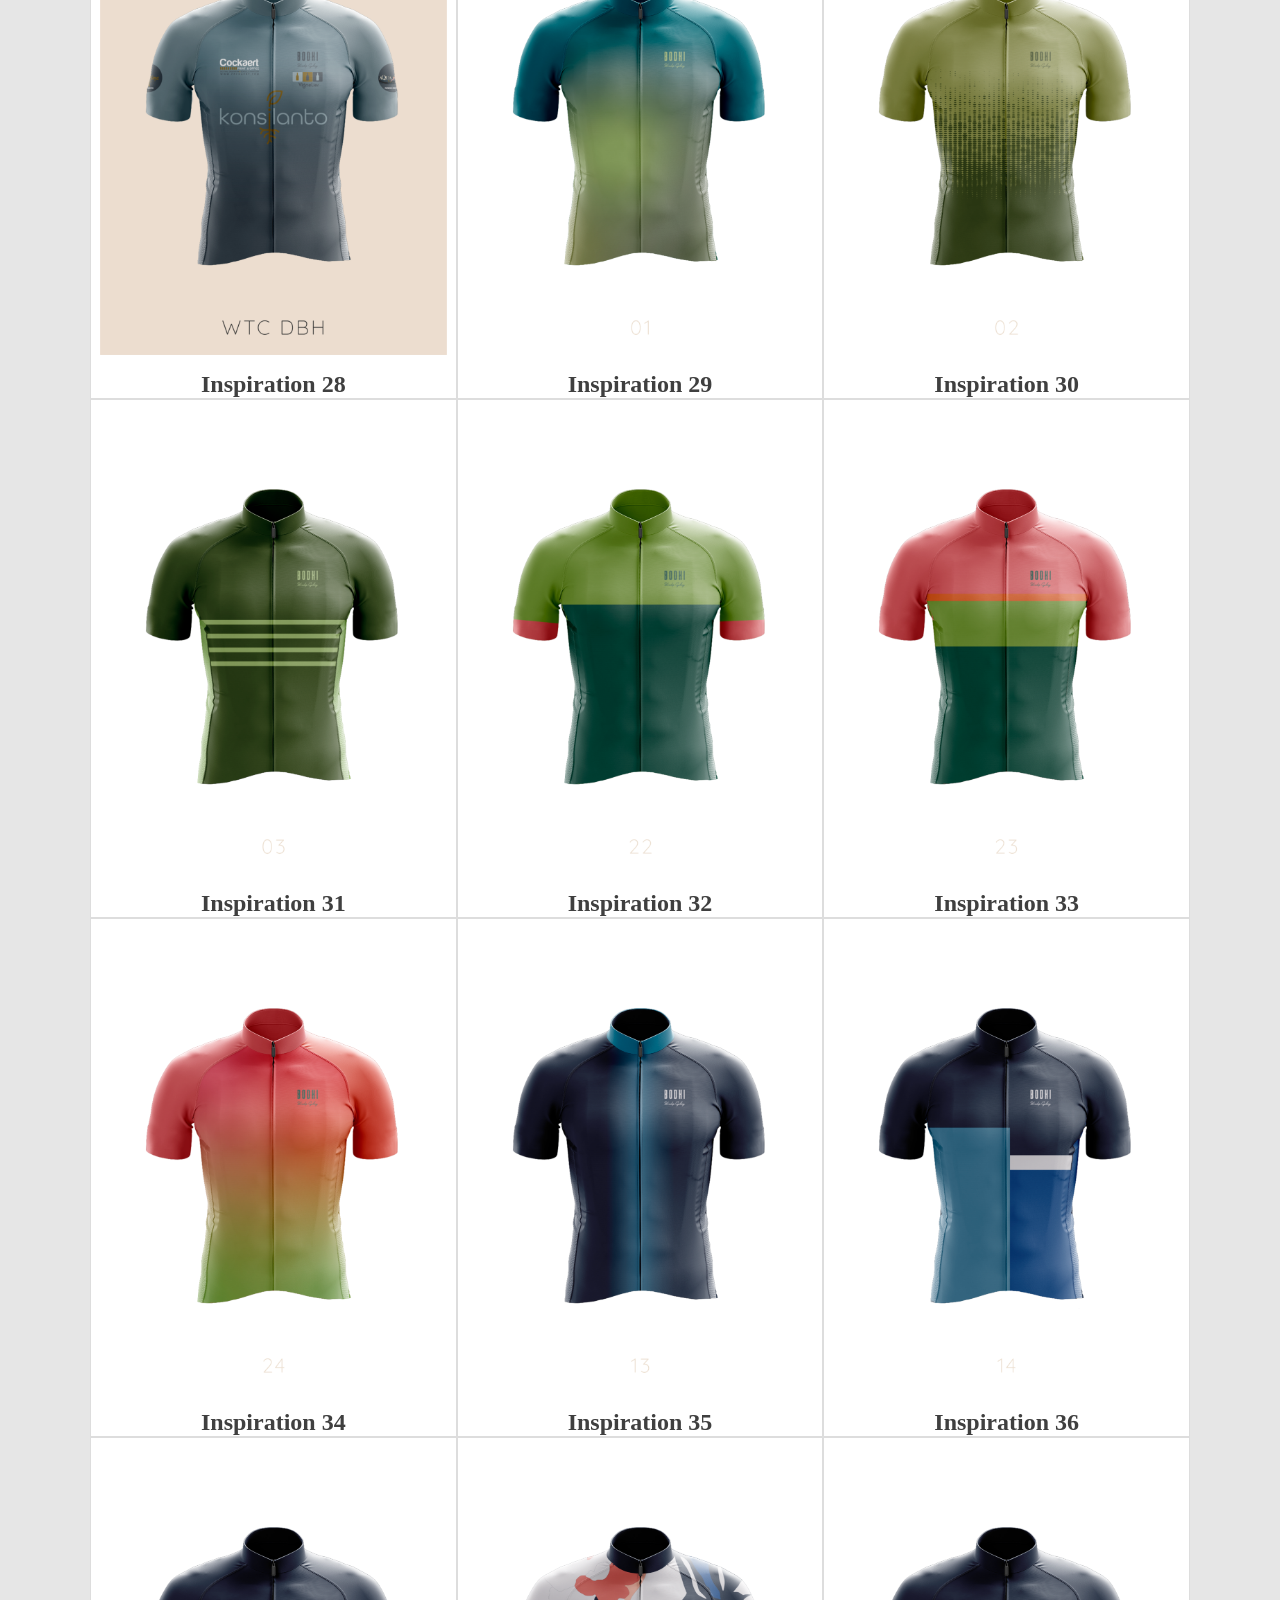
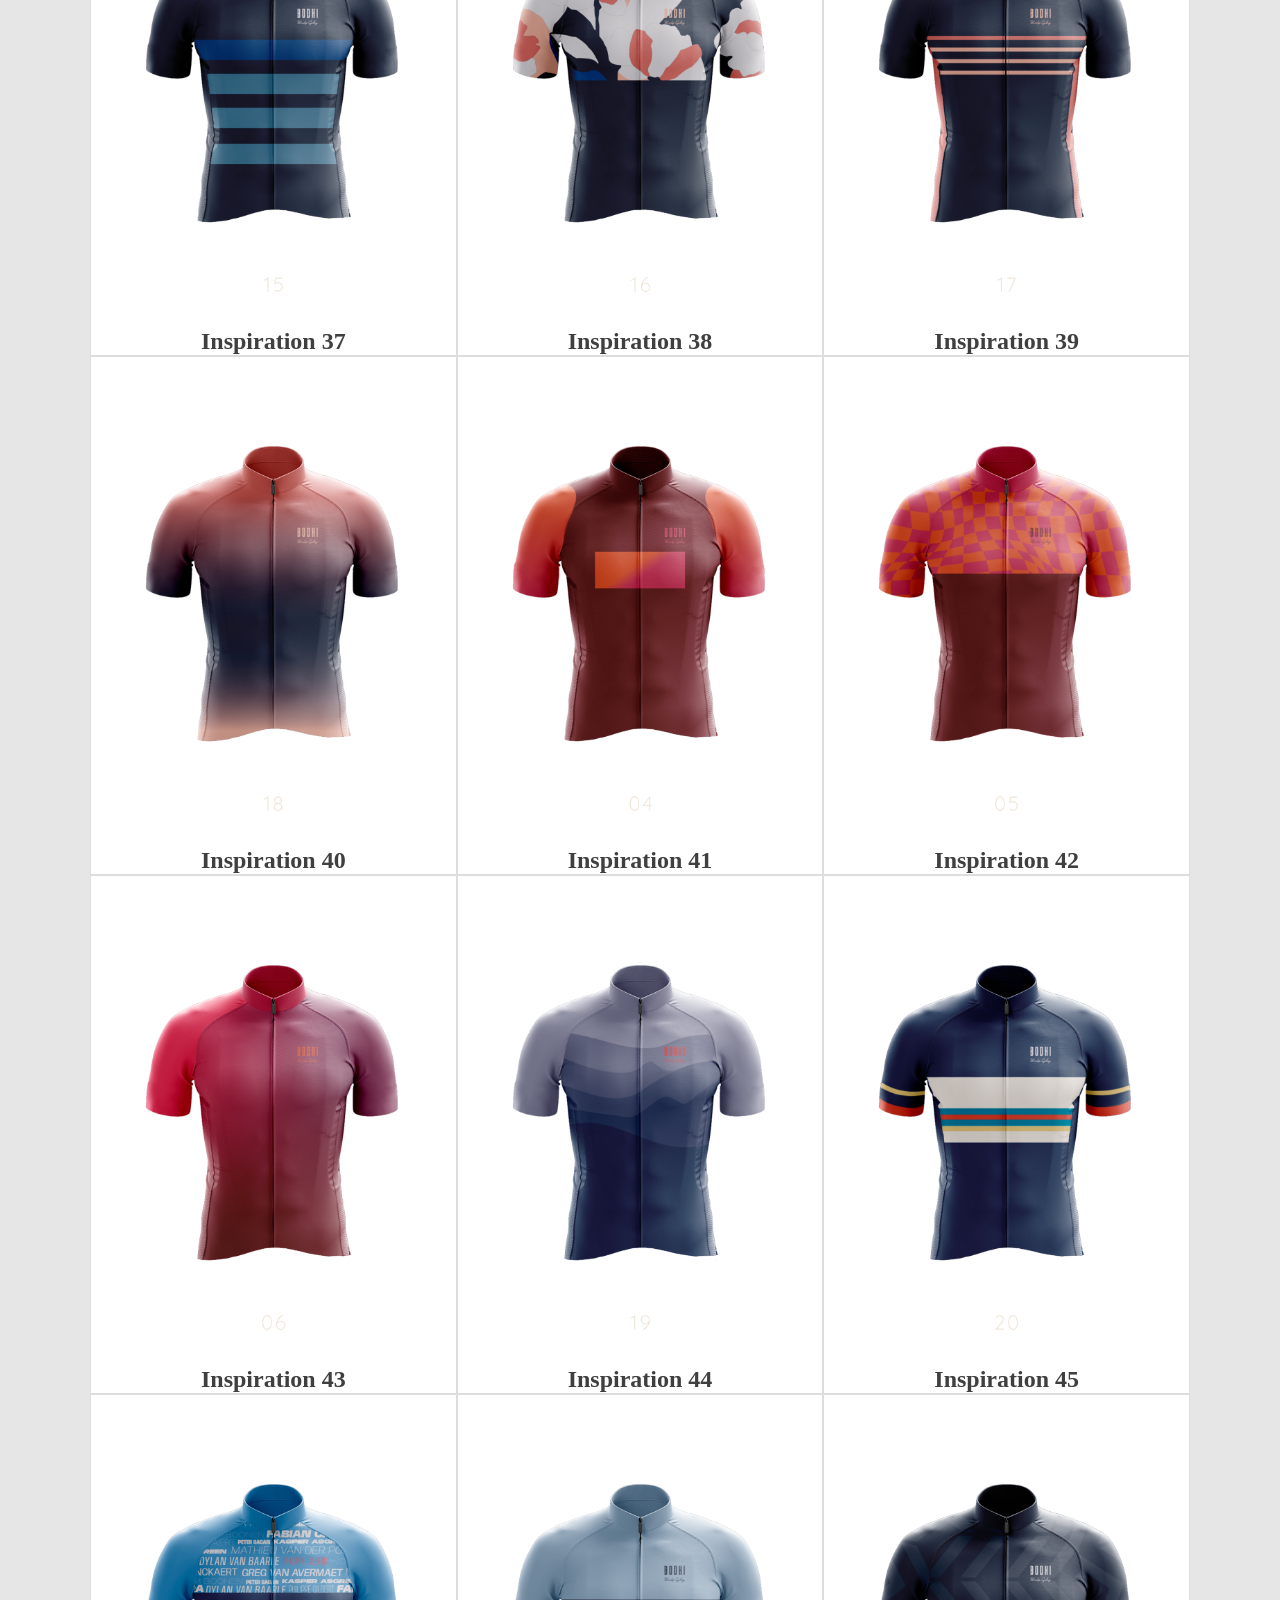
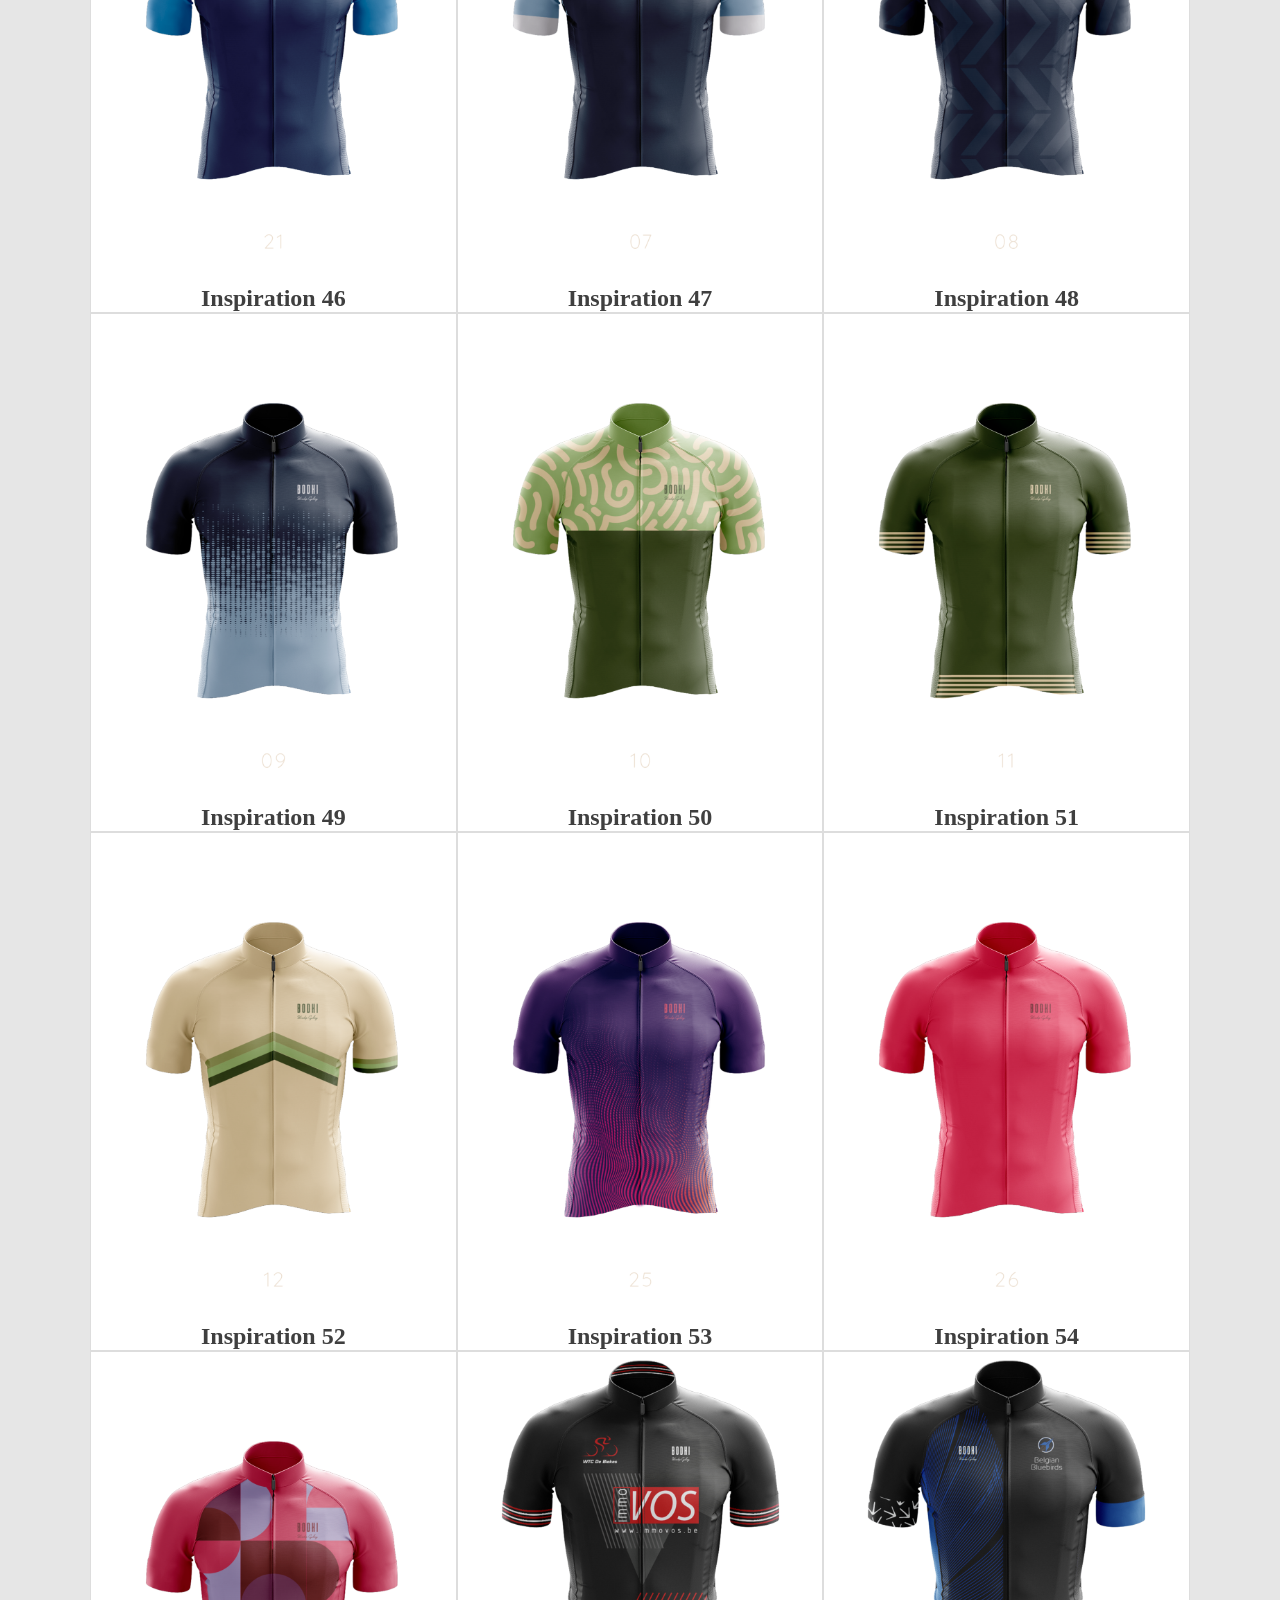
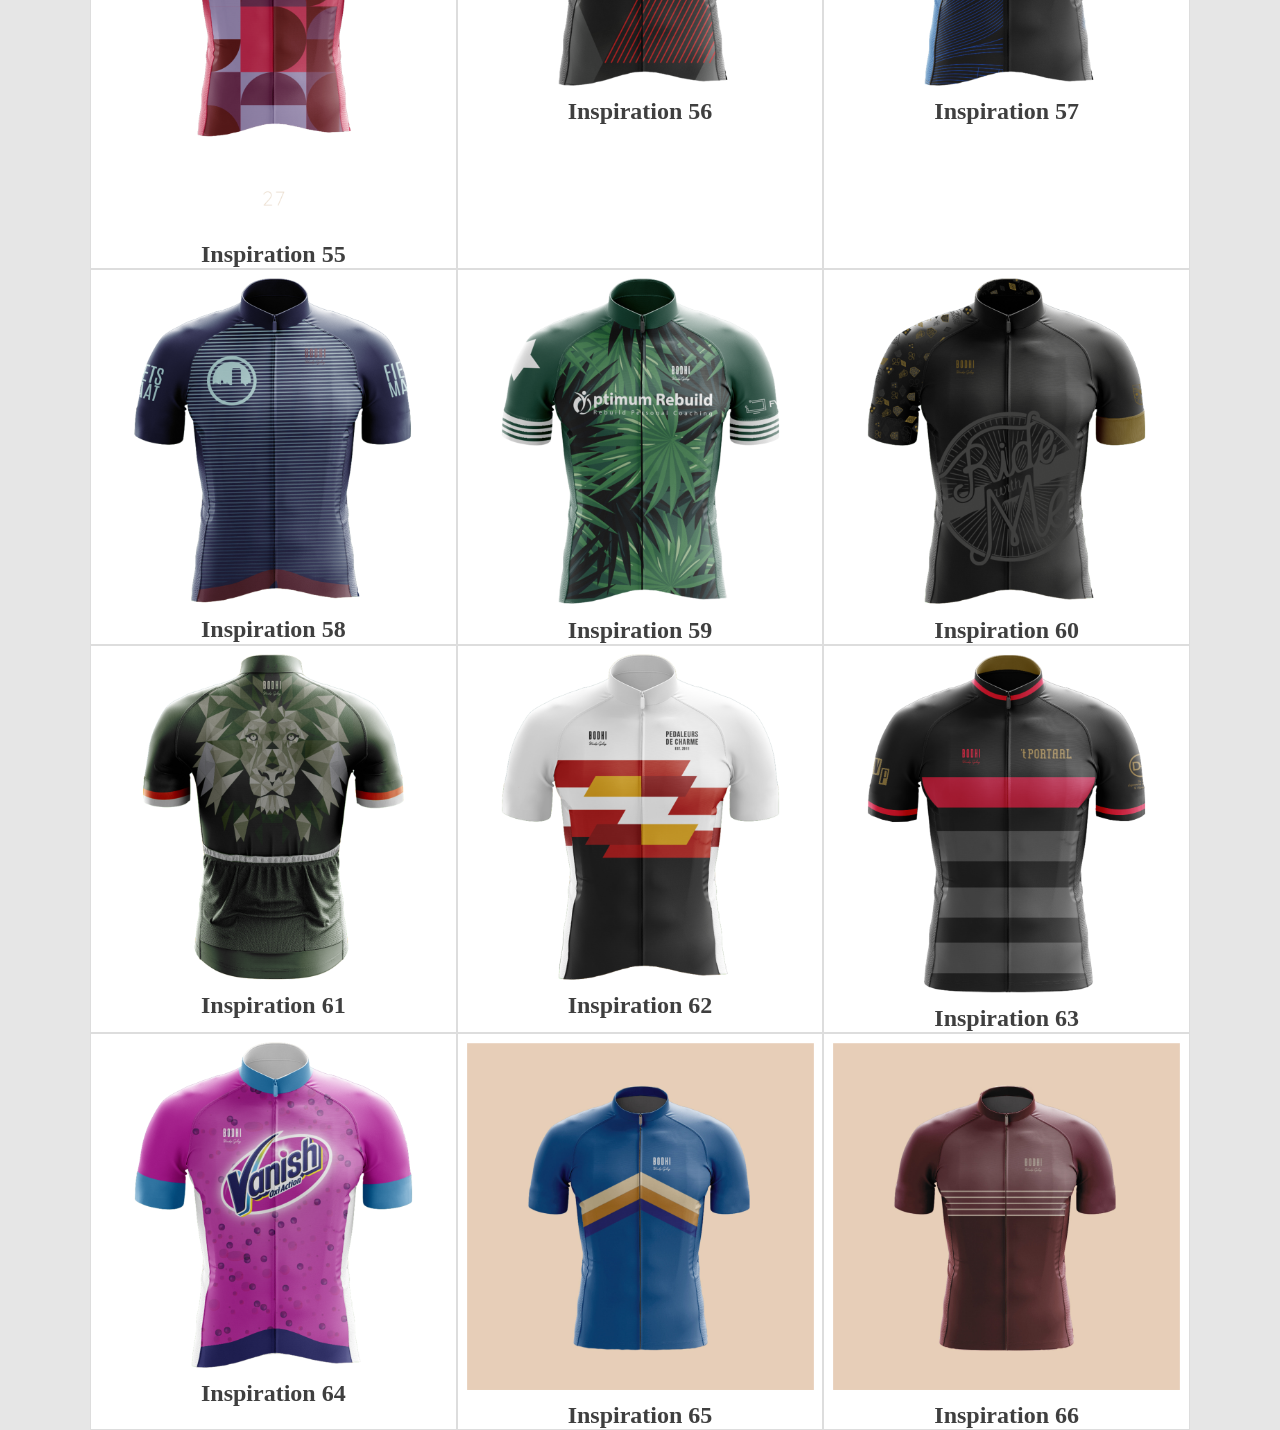
==== commit 98dc1d5d: "Add files via upload" ====
--- a/index.html
+++ b/index.html
@@ -923,7 +923,7 @@
       <div class="card card-on">
         <div class="image">
           <center>
-            <img src="images/Bodhi 65.png">
+            <img src="images/Bodhi 65.jpg">
           </center>
         </div>
         <div class="info">
@@ -937,7 +937,7 @@
       <div class="card card-on">
         <div class="image">
           <center>
-            <img src="images/Bodhi 66.png">
+            <img src="images/Bodhi 66.jpg">
           </center>
         </div>
         <div class="info">
--- a/libs/css/main910a.css
+++ b/libs/css/main910a.css
@@ -0,0 +1 @@
+@-webkit-keyframes animatetop{0%{top:-300px;opacity:0}to{top:0;opacity:1}}@keyframes animatetop{0%{top:-300px;opacity:0}to{top:0;opacity:1}}:root{--container-size: 1140px;--color-red: rgb(177, 7, 7);--color-orange2: rgb(255, 165, 0);--color-orange: #ff8800;--color-green: rgb(16, 119, 16);--color-black: #282629;--color-edit: #ffe6019f}@font-face{font-family:BioracerFont;src:url(https://designs.bioracer.cloud/fonts/AkzidenzGroteskBQ-BdCndIt.ttf)}@font-face{font-family:MyriadPro;src:url(https://designs.bioracer.cloud/fonts/MyriadPro-Regular.ttf)}*{margin:0;padding:0;box-sizing:border-box}:focus{outline:0}body{font-family:nimbus-sans,sans-serif}html{background:#e6e6e6}h1,h2,h3,h4,h5,h6{font-family:nimbus-sans-condensed,sans-serif;font-style:italic;font-weight:800}p{font-family:arial,nimbus-sans,sans-serif;font-weight:100;font-style:normal;font-size:1.2rem;line-height:1.6rem}a{text-decoration:none;outline:0!important;color:inherit!important}.container{margin:auto;max-width:var(--container-size);padding:0 20px;overflow:visible}.off{display:none}#navbar .container{justify-content:space-between;line-height:34px}#navbar .container,#navbar ul,.card .info .art-btn ul{display:flex;align-items:center}#navbar p,.btnTop{font-family:nimbus-sans,sans-serif;font-size:.75rem;line-height:34px}#top-nav{background:var(--color-black);color:#fff}#lang-nav{background:#222;color:#fff;border-top:#333 1px solid;display:none}#lang-nav .container{display:flex;justify-content:flex-end}#main-nav{background:#fff;padding:10px 0 20px;border-bottom:#eee 1px solid}#main-nav .logo{cursor:pointer}.btn,.card .info .art-name h2{font-family:BioracerFont;font-style:normal}.btn{background:#333;color:#fff;padding:8px 25px;cursor:pointer;border-radius:0;text-transform:uppercase;letter-spacing:.5px;font-weight:400;font-size:1.2rem;position:relative;overflow:hidden;border:0}.btn:hover{background:var(--color-orange);transition:all .4s ease}.btn-nok,.btn-ok{display:inline;line-height:1rem}.btn-nok{background:var(--color-red)}.btn-ok{background:var(--color-green)}.btn-active{background:var(--color-orange);color:#fff}.btnTop{color:#fff;display:block;background:#333;border-color:gray;border-width:0 1px;border-style:solid;padding:0 20px;cursor:pointer}.approved{background:var(--color-green)}.disapproved{background:var(--color-red)}.btnTop:hover{background:orange;transition:all .4s ease}.btnTopActive{background:var(--color-orange)}.btn-form-nok,.btn-form-ok{display:inline;height:40px;width:50%;border:0;margin:5px 0}.btn-form-ok{background:var(--color-green)}.btn-form-nok{background:var(--color-red)}.form-disapprove{display:inline;align-content:right;justify-content:center}.art-btn{color:#ccc;cursor:default}.art-btn-active{color:var(--color-orange);cursor:pointer}.art-btn-active:hover,.socialButton:hover{transform:scale(1.4);color:#e38322}.socialButton{color:#e38322;cursor:pointer}.socialIcon{color:#e38322}.card{grid-column:span 1;background:#fff;border:#ddd 1px solid}.card .image{transform:scale(.95);transition:.2s}.card .image img,.panel-adjust img{max-width:100%}.card-on .image:hover{transform:scale(1)}.card-on .image-hidden{display:none}#colors h1,.card .info .art-name{text-align:center}.card .info .art-name h2{color:#3f3f3f}.card .info .art-btn ul{justify-content:center;list-style:none;padding:7px 0 20px}.card .info .art-btn ul li{padding:0 7px;font-size:1.5rem;transition:.2s}.card-off .info .art-name h2{color:#ccc}.favorite{position:relative;display:inline-block;cursor:help}.favorite:before{content:"\2605";color:var(--color-orange2);position:absolute;left:10px;top:7px;z-index:1}.panel .form,.panel .info{background:var(--color-black);width:50%}.panel .info{padding:35px;color:#fff}.panel .info h1{font-size:36px;margin-bottom:7px}.panel .form{padding:30px;opacity:1}.panel .form .form-control{width:100%;margin-bottom:20px;padding:10px;border:0;opacity:100%}.panel-adjust,.panel-approve,.panel-disapprove,.panel-send{display:flex;grid-column:span 4;border:#ddd 1px solid}.panel-adjust{background:#fff;border:2px var(--color-orange) dashed;margin:7px 0;box-shadow:4px 4px 7px 4px #d1d1d1}.panel-adjust .image{width:80%;border-right:2px #e7e7e7 dashed}.cursorCrosshair{cursor:crosshair}.cursorDefault{cursor:default}.panel-adjust .info-adjust{background:#fff;width:50%}.panel-adjust .info-adjust .art-name{background:var(--color-orange);color:#fff;padding:7px 10px}#navbar ul,.panel-adjust .info-adjust ul{list-style:none}.panel-adjust .info-adjust ul li{font-size:1rem;line-height:1.5rem;padding:5px 10px;background:#fafafa}.save-item:before{color:green!important;content:'save';margin-left:15px;cursor:pointer;text-align:right;display:inline-block}.delete-item:before{color:var(--color-red)!important;content:'x';margin-left:7px;cursor:pointer;display:inline-block}.panel-adjust .info-adjust ul li:nth-child(2n+0){background:#f4f4f4}.panel-adjust .info-adjust ul li:hover{background:rgba(255,166,0,.27)}.grid-adjust{display:grid;grid-template-columns:1fr 1fr 1fr 1fr;margin:0 0 10px;overflow:none}.annotated-item{display:flex;justify-content:space-between;caret-color:red}.anno-txt,.social-btn ul{display:flex;justify-content:left}.anno-txt{max-width:100%;overflow-wrap:break-word}.form-feedback{color:#fff;margin-top:15px}.alert-danger p,.alert-success{font-size:1rem;font-style:bold}.alert-success{color:var(--color-green);font-size:2rem}.anno-title,.footer-links{display:flex;justify-content:space-between;align-items:center}.anno-title{padding:5px 10px 5px 35px;background-color:#fff;border-radius:4px 4px 0 0;flex-flow:wrap;align-content:space-around;letter-spacing:.5px;margin-top:15px;box-shadow:4px 4px 7px 4px #d1d1d1;border:#929292 1px solid}#pdfIcon,.alert-danger p{color:var(--color-orange)}footer{background:#282629;text-align:center;padding:35px;margin-top:30px}footer p{font-family:nimbus-sans-condensed,sans-serif;font-size:1.2rem;overflow:hidden}footer p:hover{color:var(--color-orange2)}.footer-links{color:#888}.grid-art{display:grid;grid-template-columns:1fr 1fr 1fr;margin-top:10px}#grid-colors{display:grid;grid-template-columns:1fr 1fr 1fr 1fr 1fr;grid-column-gap:17px}@media screen and (max-width:1160px){.container{margin:auto;max-width:900px;overflow:auto;padding:0 20px}}@media screen and (max-width:920px){.container{margin:auto;max-width:600px;overflow:auto;padding:0 20px}#grid-colors,.grid-art{display:grid;grid-template-columns:1fr 1fr}}@media screen and (max-width:650px){.container{margin:auto;max-width:400px;overflow:auto;padding:0 20px}#grid-colors,.grid-art{display:grid;grid-template-columns:1fr}}.imgPerson{height:130px;width:130px;border:var(--color-orange) 2px solid;border-radius:50%}.colorName{color:#000;padding-left:3px;padding-bottom:3px}.colorName p{font-family:Arial,Helvetica,sans-serif;font-size:.8rem;height:1.2rem}#colorBox{grid-column:span 1;padding:14px 0;border-radius:4px;cursor:url(https://designs.bioracer.cloud/img/baseline-colorize-24px.svg) 0 18,auto;font-family:nimbus-sans-condensed,sans-serif;border:1px #3f3f3f solid}.colorCards{display:flex-row;height:auto;padding:0 0 10px}#colors{padding:20px 35px 35px}.colors-title{padding-bottom:10px}#designer,#people,#sales{display:flex;flex-flow:wrap}#designer,#sales{text-align:left;justify-content:space-around;align-items:center;align-content:space-around;padding:15px 5px}.personData{margin-left:14px}.personData h2,footer{color:#fff}.personData h3{color:#202020}.social-btn ul{font-size:20px;color:#ccc;list-style:none;padding:10px 0 10px 2px}.social-btn ul li{font-size:1.4rem;transition:.2s;padding:0 12px 0 0}.panel-info{background:#fff;width:100%;opacity:1;margin-bottom:20px;border:#929292 1px solid;border-radius:0 0 7px 7px}#people{justify-content:space-evenly;background:gray;padding:10px 0}@supports (-ms-flow-from:edge-forgot-to-supprt-this-in-flexbox){#people{justify-content:space-around}}#prj-info{text-align:left;display:flex;flex-flow:wrap;justify-content:space-between;align-items:center;align-content:space-around;margin-bottom:7px;padding:10px 35px}.messageBTN,.messages{background-color:#d8d8d8;display:block;align-items:top;align-content:space-around;padding:20px 40px;overflow:auto}.txtmsg{margin:10px;border-radius:5px;padding:7px 15px 15px 20px;background:#e6e6e6;text-align:left;width:55%;color:var(--color-orange);-webkit-box-shadow:5x 5px 4px 0 rgba(0,0,0,.14);-moz-box-shadow:5px 5px 4px 0 rgba(0,0,0,.14);box-shadow:5px 5px 4px 0 rgba(0,0,0,.14)}.txtmsg p{color:#000;font-size:.9rem;letter-spacing:normal;line-height:1.2rem;word-spacing:normal;margin-top:2px}.msgDesigner{float:left}.msgClient{float:right}.msgdisApproved{color:red}.msgApproved{color:green}#msgReply{float:unset;display:block;margin:5px auto;align-content:center;width:20%;text-align:center;padding:10px;background-color:#f0b22d;border-radius:10px;user-select:none}#msgReply:hover{background-color:#ff0;cursor:pointer}#msgReply p{color:#4b4b4b;font-size:.8rem;font-weight:600;line-height:.8rem}.orange{margin-top:5px;color:var(--color-orange)}.purple{margin-top:5px;color:#90f}.shutterstock{margin-top:20px;cursor:pointer;transform:scale(.95);transition:.2s}.shutterstock img{display:block;margin-left:auto;margin-right:auto;width:125px}.shutterstock:hover{transform:scale(1)}#modalShutterstock .shutterstock{width:300px;margin:auto}#modalShutterstock .shutterstock img{margin-top:50px}.no-padding{padding:0}.a-padding{display:block;padding:0 20px}.modal{display:none;position:fixed;z-index:1;padding-top:15vh;left:0;top:0;width:100%;height:100%;overflow:auto;background-color:#000;background-color:rgba(0,0,0,.7)}.modal-content{position:relative;background-color:#fff;margin:auto;width:450px;box-shadow:0 4px 8px 0 rgba(0,0,0,.2),0 6px 20px 0 rgba(0,0,0,.19);-webkit-animation-name:animatetop;-webkit-animation-duration:.4s;animation-name:animatetop;animation-duration:.4s;border-radius:5px;padding:10px;text-align:center;color:var(--color-black)}.modal-icon,.modal-msg{padding:30px}.modal-icon{font-size:7rem;color:var(--color-orange)}.btn-modal{width:72%;margin:auto;padding:25px}.close{color:var(--color-black);float:right;font-size:28px;font-weight:700;transform:translateY(-8px)}.close:focus,.close:hover,.closePanel:focus,.closePanel:hover{color:var(--color-orange);text-decoration:none;cursor:pointer}.closePanel{color:#fff;float:right;font-size:32px;font-weight:700;transform:translateY(-8px);margin:-20px}input,select,textarea{width:100%;box-sizing:border-box;font-family:nimbus-sans,sans-serif;border-radius:4px;font-size:16px;background-color:#fff}.check{display:block;position:relative;padding-left:25px;margin-bottom:12px;cursor:pointer;font-size:22px;-webkit-user-select:none;-moz-user-select:none;-ms-user-select:none;user-select:none}.check input{position:absolute;opacity:0;cursor:pointer;height:0;width:0}.checkmark{position:absolute;top:0;left:0;height:20px;width:20px;background-color:#eee}.check:hover input~.checkmark{background-color:#ccc}.check input:checked~.checkmark{background-color:var(--color-orange)}.checkmark:after{content:"";position:absolute;display:none}.check input:checked~.checkmark:after{display:block}.check .checkmark:after{left:7px;top:3px;width:4px;height:9px;border:solid #fff;border-width:0 2.5px 2.5px 0;-webkit-transform:rotate(45deg);-ms-transform:rotate(45deg);transform:rotate(45deg)}#createPDFbutton{width:100px;height:30px}#titleBar{padding:5px 10px 5px 15px;background-color:var(--color-black);color:#fff;display:flex;flex-flow:wrap;justify-content:space-between;align-items:center;align-content:space-around;letter-spacing:.5px}#titleBar:hover{cursor:pointer}.smallTXT p{font-size:1rem}.closeIcon::before{content:"\f057";color:red}.infoIcon::before{content:"\f05a"}#titleBar:hover,.fa-times-circle,.linkTXT:hover,.siteVersion:hover{color:var(--color-orange2)}.underline{text-decoration:none;position:relative}.underline:after{position:absolute;content:'';height:1.5px;bottom:-1px;margin:0 auto;left:0;right:0;width:100%;background:var(--color-orange)}.siteVersion{display:inline;color:#888}.siteVersion a{padding:5px}.currentSite{color:var(--color-orange);font-size:1.4rem;font-weight:700}.test{display:flex;justify-content:left;padding:5px 10px;margin-bottom:20px;background-color:#505050;border-radius:4px}#conditions{width:auto}.agreement p{font-size:.9rem;padding:10px 15px 5px 25px;color:#fff}.linkTXT{font-size:1rem;padding:5px 15px 10px 25px;font-style:italic;color:var(--color-orange)}.delete,.delete:hover{color:red}#instagramIcon{width:40px;margin-right:5px}#socialMedia{display:inline-flex;width:100%}.phoneNR{font-size:1.1rem!important;font-family:nimbus-sans-condensed,sans-serif;font-style:italic;font-weight:800;letter-spacing:1px;color:#e0e0e0}.modalConfirm{display:none;position:fixed;z-index:1;padding-top:15vh;left:0;top:0;width:100%;height:100%;overflow:auto;background-color:#000;background-color:rgba(0,0,0,.7)}.modalConfirmContent{position:relative;background-color:#fff;margin:auto;width:450px;box-shadow:0 4px 8px 0 rgba(0,0,0,.2),0 6px 20px 0 rgba(0,0,0,.19);-webkit-animation-name:animatetop;-webkit-animation-duration:.4s;animation-name:animatetop;animation-duration:.4s;border-radius:5px;padding:20px;text-align:center;color:var(--color-black)}.confirmModalBTN{width:125px;line-height:1rem;padding:10px;color:#fff;background-color:#000;display:inline;overflow:hidden}.confirmBTNS{display:flex;justify-content:space-between;padding:0 15%;cursor:pointer;user-select:none}#confirmBTNok:hover{background-color:green}#confirmBTNnok:hover{background-color:red}#confirmMSG{padding:30px 15px 50px}#confirmMSG p{font-size:1rem!important}.bold{font-weight:700}#modalTitle h1,.title h3{font-family:BioracerFont;font-style:normal;font-weight:400}#modalTitle h1{color:orange}.warning{color:red}.title h3{font-size:1.5rem}.formBtns{display:flex}.btn-form-token{display:inline;background:gray;height:40px;width:50%;border:0;margin:5px 0;text-align:center}
--- a/libs/css/theme-dark/annotorious-dark.css
+++ b/libs/css/theme-dark/annotorious-dark.css
@@ -0,0 +1,343 @@
+.annotorious-hint-msg {
+  background-color:rgba(0,0,0,0.6);
+  margin:4px;
+  padding:8px 15px 8px 30px;
+  font-family:'lucida grande',tahoma,verdana,arial,sans-serif;
+  line-height:normal;
+  font-size:12px;
+  color:#fff;
+  border-radius:4px;
+  -moz-border-radius:4px;
+  -webkit-border-radius:4px;
+  -khtml-border-radius:4px;
+}
+
+.annotorious-hint-icon {
+  position:absolute;
+  top:6px;
+  left:5px;
+  background:url(feather_icon.png);
+  background-repeat:no-repeat;
+  width:19px;
+  height:22px;
+  margin:2px 4px 0 6px;
+}
+
+.annotorious-opacity-fade {
+  -moz-transition-property:opacity;
+  -moz-transition-duration:.5s;
+  -moz-transition-delay:0;
+  -webkit-transition-property:opacity;
+  -webkit-transition-duration:.5s;
+  -webkit-transition-delay:0;
+  -o-transition-property:opacity;
+  -o-transition-duration:.5s;
+  -o-transition-delay:0;
+  transition-property:opacity;
+  transition-duration:.5s;
+  transition-delay:0;
+}
+
+.annotorious-item-focus {
+  opacity:1.0;
+}
+
+.annotorious-item-unfocus {
+  opacity:0.4;
+}
+
+.annotorious-popup {
+  position:absolute;
+  top:0;
+  left:0;
+  width:220px;
+  min-height:26px;
+  margin-top:12px;
+  background-color:#383838;
+  border:1px solid #000;
+  outline:none;
+  padding:5px;
+  -moz-transition-property:opacity;
+  -moz-transition-duration:.5s;
+  -moz-transition-delay:0;
+  -ms-transition-property:opacity;
+  -ms-transition-duration:.5s;
+  -ms-transition-delay:0;
+  -webkit-transition-property:opacity;
+  -webkit-transition-duration:.5s;
+  -webkit-transition-delay:0;
+  -o-transition-property:opacity;
+  -o-transition-duration:.5s;
+  -o-transition-delay:0;
+  transition-property:opacity;
+  transition-duration:.5s;
+  transition-delay:0;
+  -moz-border-radius:8px;
+  -webkit-border-radius:8px;
+  -khtml-border-radius:8px;
+   border-radius:8px;
+  -o-box-shadow:0 5px 5px rgba(0,0,0,0.7),inset 0 1px 1px rgba(255,255,255,0.25);
+  -ms-box-shadow:0 5px 5px rgba(0,0,0,0.7),inset 0 1px 1px rgba(255,255,255,0.25);
+  -moz-box-shadow:0 5px 5px rgba(0,0,0,0.7),inset 0 1px 1px rgba(255,255,255,0.25);
+  -webkit-box-shadow:0 5px 5px rgba(0,0,0,0.7),inset 0 1px 1px rgba(255,255,255,0.25);
+  box-shadow:0 5px 53px rgba(0,0,0,0.7),inset 0 1px 1px rgba(255,255,255,0.25);
+}
+
+.annotorious-popup-text {
+  display:block;
+  padding:5px;
+  font-family:Verdana,Arial;
+  font-size:12px;
+  color:#eee;
+  text-shadow:none;
+  line-height:150%;
+}
+
+.annotorious-popup-text a {
+  text-decoration:underline;
+  color:#eee;
+  background-color:transparent;
+}
+
+.top-left:after, .annotorious-editor:after {
+  content:url(Indicator.png);
+  position:absolute;
+  left:15px;
+  top:-14px;
+  height:18px;
+  width:19px;
+  display:block;
+}
+
+.top-right:after {
+  content:url(Indicator.png);
+  position:absolute;
+  right:15px;
+  top:-14px;
+  height:18px;
+  width:19px;
+  display:block;  
+}
+
+
+.annotorious-popup-buttons {
+  float:right;
+  height:26px;
+  width:56px;
+  display:block;
+  white-space:nowrap;
+  padding-left:4px;
+  -moz-transition-property:opacity;
+  -moz-transition-duration:1s;
+  -moz-transition-delay:0;
+  -webkit-transition-property:opacity;
+  -webkit-transition-duration:1s;
+  -webkit-transition-delay:0;
+  -o-transition-property:opacity;
+  -o-transition-duration:1s;
+  -o-transition-delay:0;
+  transition-property:opacity;
+  transition-duration:1s;
+  transition-delay:0;
+}
+
+.annotorious-popup-button {
+  font-size:10px;
+  text-decoration:none;
+  display:inline-block;
+  color:#000;
+  font-weight:700;
+  width:26px;
+  height:26px;
+  text-indent:100%;
+  white-space:nowrap;
+  overflow:hidden;
+  -moz-transition-property:opacity;
+  -moz-transition-duration:1s;
+  -moz-transition-delay:0;
+  -webkit-transition-property:opacity;
+  -webkit-transition-duration:1s;
+  -webkit-transition-delay:0;
+  -ms-transition-property:opacity;
+  -ms-transition-duration:1s;
+  -ms-transition-delay:0;
+  -o-transition-property:opacity;
+  -o-transition-duration:1s;
+  -o-transition-delay:0;
+  transition-property:opacity;
+  transition-duration:1s;
+  transition-delay:0;
+}
+
+.annotorious-popup-button-delete:hover {
+  background-color:transparent;
+  background:url(DarkSprite.png) no-repeat;
+  background-position:0 -40px;
+}
+
+.annotorious-popup-button-delete {
+  background:url(DarkSprite.png) no-repeat;
+  background-position:0 -8px;
+  outline:none;
+}
+
+.annotorious-popup-button-edit {
+  background:url(DarkSprite.png) no-repeat;
+  background-position:0 -70px;
+  outline:none;
+}
+
+.annotorious-popup-button-edit:hover {
+  background-color:transparent;
+  background:url(DarkSprite.png) no-repeat;
+  background-position:0 -99px;
+}
+
+.annotorious-popup-field {
+  margin:0px;
+  padding:6px;
+  font-family:'lucida grande',tahoma,verdana,arial,sans-serif;
+  font-size:12px;
+}
+
+.annotorious-editor {
+  position:absolute;
+  top:0;
+  left:0;
+  margin-top:12px;
+  background-color:#383838;
+  color:#F2F2F2;
+  border:1px solid #000;
+  border-radius:8px;
+  -o-border-radius:8px;
+  -moz-border-radius:8px;
+  -webkit-border-radius:8px;
+  -khtml-border-radius:8px;
+  -o-box-shadow:0 5px 5px rgba(0,0,0,0.7),inset 0 1px 1px rgba(255,255,255,0.25);
+  -ms-box-shadow:0 5px 5px rgba(0,0,0,0.7),inset 0 1px 1px rgba(255,255,255,0.25);
+  -moz-box-shadow:0 5px 5px rgba(0,0,0,0.7),inset 0 1px 1px rgba(255,255,255,0.25);
+  -webkit-box-shadow:0 5px 5px rgba(0,0,0,0.7),inset 0 1px 1px rgba(255,255,255,0.25);
+  box-shadow:0 5px 53px rgba(0,0,0,0.7),inset 0 1px 1px rgba(255,255,255,0.25);
+  z-index:50;
+  /* transform: rotate(45deg); */
+}
+
+.annotorious-editor-button-container {
+  background:url(DarkSprite.png);
+  background-position:0 -1px;
+  margin:0 10px 10px;
+  background-repeat:repeat-x;
+  height:2px;
+  display:block;
+}
+
+.annotorious-editor-text {
+  border:none;
+  background-color:#383838;
+  line-height:150%;
+  margin:10px 0px 4px 0px;
+  padding:0px 10px;
+  min-height:50px;
+  width:100%;
+  min-width:200px;
+  outline:none;
+  font-family:Verdana,Arial;
+  font-weight:400;
+  font-size:12px;
+  color:#eee;
+  text-shadow:none;
+  overflow-y:auto;
+  display:block;
+  resize:none;
+}
+
+.annotorious-editor-text a:hover {
+  color:#eee;
+  background-color:transparent;
+}
+
+.annotorious-editor-button {
+  float:right;
+  line-height:normal;
+  display:inline-block;
+  text-align:center;
+  text-decoration:none;
+  font-family:Verdana,Arial;
+  font-size:.625em;
+  border:1px solid #000;
+  color:#f2f2f2;
+  padding-top:5px;
+  padding-bottom:5px;
+  margin:7px 2px 10px 0px;
+  cursor:pointer;
+  width:60px;
+  -moz-box-shadow:inset 0 1px 1px rgba(255,255,255,0.25),0 1px 1px rgba(255,255,255,0.25);
+  -webkit-box-shadow:inset 0 1px 1px rgba(255,255,255,0.25),0 1px 1px rgba(255,255,255,0.25);
+  box-shadow:inset 0 1px 1px rgba(255,255,255,0.25),0 1px 1px rgba(255,255,255,0.25);
+  -moz-border-radius:3px;
+  -webkit-border-radius:3px;
+  -khtml-border-radius:3px;
+  border-radius:3px;
+  opacity:1;
+}
+
+.annotorious-editor-button-save {
+  margin-left:5px;
+  background:-webkit-gradient(linear,left top,left bottom,from(#FFA52C),to(#FB7B28));
+  background:-moz-linear-gradient(top,#FFA52C,#FB7B28);
+  filter:progid:DXImageTransform.Microsoft.gradient(startColorstr='#FFA52C',endColorstr='#FB7B28');
+}
+
+.annotorious-editor-button-cancel {
+  background:-webkit-gradient(linear,left top,left bottom,from(#656565),to(#2C2C2C));
+  background:-moz-linear-gradient(top,#656565,#2C2C2C);
+  filter:progid:DXImageTransform.Microsoft.gradient(startColorstr='#656565',endColorstr='#2C2C2C');
+}
+
+.annotorious-editor-button:hover {
+  color:rgba(242,2423,242,1);
+  text-shadow:0 0 6px rgba(242,242,242,0.6);
+  -o-text-shadow:0 0 6px rgba(242,242,242,0.6);
+  -moz-text-shadow:0 0 6px rgba(242,242,242,0.6);
+  -webkit-text-shadow:0 0 6px rgba(242,242,242,0.6);
+}
+
+.annotorious-editor-button:active {
+  -moz-box-shadow:inset 0 3px 3px rgba(0,0,0,0.7),0 1px 1px rgba(255,255,255,0.25);
+  -webkit-box-shadow:inset 0 3px 3px rgba(0,0,0,0.7),0 1px 1px rgba(255,255,255,0.25);
+  box-shadow:inset 0 3px 3px rgba(0,0,0,0.7),0 1px 1px rgba(255,255,255,0.25);
+}
+
+.annotorious-editor-field {
+  margin:0px;
+  padding:6px 0px;
+  font-family:'lucida grande',tahoma,verdana,arial,sans-serif;
+  font-size:12px;	
+}
+
+/** OpenLayers module **/
+.annotorious-ol-boxmarker-outer {
+  border:1px solid #000;
+}
+
+.annotorious-ol-boxmarker-inner {
+  border:1px solid #fff;
+  -webkit-box-sizing: border-box;
+  -moz-box-sizing: border-box;
+  -ms-box-sizing: border-box;
+  box-sizing: border-box;
+}
+
+.annotorious-ol-hint {
+  line-height: normal;
+  font-family:Arial, Verdana, Sans;
+  font-size:16px;
+  color:#fff;
+  background-color:rgba(0,0,0,0.7);
+  margin:0px;
+  padding:9px;
+  border-radius: 5px;
+  -moz-border-radius: 5px;
+  -webkit-border-radius: 5px;
+  -khtml-border-radius: 5px;
+}
--- a/libs/css/wa-mediaboxe245.css
+++ b/libs/css/wa-mediaboxe245.css
@@ -0,0 +1,435 @@
+/*
+ * WA MediaBox
+ *
+ * @author WA Studio <www.webarts.name>
+ * @author Jiri Hybek <jiri@hybek.cz>
+ * @license MIT
+ */
+
+/*
+ * Containers
+ */
+.wa-mediabox-overlay {
+	margin: 0;
+	padding: 0;
+	position: fixed;
+	left: 0;
+	top: 0;
+	width: 100%;
+	height: 100%;
+	background: #333333;
+	background: rgba(20, 20, 20, 0.95);
+	z-index: 1000;
+	opacity: 0.0;
+	transition: opacity 0.4s;
+	-webkit-transition: opacity 0.4s;
+	z-index:1;
+}
+
+.wa-mediabox-overlay.opened {
+	opacity: 1.0;
+}
+
+.wa-mediabox-frame {
+	position: absolute;
+	left: 50%;
+	top: 50%;
+	width: 0;
+	height: 0;
+	margin-left: 0;
+	margin-top: 0;
+	background: #ffffff;
+	box-shadow: 0px 3px 14px rgba(0, 0, 0, 0.5);
+	transition: width 0.5s, height 0.5s, margin 0.5s;
+	-webkit-transition: width 0.5s, height 0.5s, margin 0.5s;
+}
+
+.wa-mediabox-container {
+	position: relative;
+	width: 100%;
+	height: 100%;
+	opacity: 0.0;
+	/* z-index: 0; */
+	/* cursor: crosshair; */
+	/* overflow: hidden; */
+	transition: opacity 0.3s;
+	-webkit-transition: opacity 0.3s;
+}
+
+.wa-mediabox-frame.loaded .wa-mediabox-container {
+	opacity: 1.0;
+}
+
+.wa-mediabox-container img {
+	max-width: 100%;
+	/* cursor: pointer; */
+}
+
+/*
+ * Close button
+ */
+.wa-mediabox-frame .wa-mediabox-close {
+	position: absolute;
+	right: -18px;
+	top: -18px;
+	width: 36px;
+	height: 36px;
+	padding: 6px;
+	background: #444444;
+	border: 0px none;
+	border-radius: 36px;
+	cursor: pointer;
+	box-shadow: 0px 2px 8px rgba(0, 0, 0, 0.2);
+	transition: background 0.2s, box-shadow 0.2s;
+	-webkit-transition: background 0.2s, box-shadow 0.2s;
+}
+
+.wa-mediabox-frame .wa-mediabox-close:focus {
+	outline: 0;
+}
+
+.wa-mediabox-frame .wa-mediabox-close:hover {
+	background: orange;
+	box-shadow: 0px 4px 12px rgba(0, 0, 0, 0.4);
+}
+
+.wa-mediabox-frame .wa-mediabox-close svg {
+	width: 24px;
+	height: 24px;
+	fill: #aaaaaa;
+	transition: fill 0.2s;
+	-webkit-transition: fill 0.2s;
+}
+
+.wa-mediabox-frame .wa-mediabox-close:hover svg {
+	fill: #ffffff;
+}
+
+/*
+ * Title
+ */
+.wa-mediabox-title {
+	position: absolute;
+	left: 0px;
+	right: 0px;
+	bottom: 0px;
+	padding: 0px 52px 0px 14px;
+	line-height: 24px;
+	font-size: 13px;
+	font-weight: 300;
+	background: #333333;
+	background: rgba(0, 0, 0, 0.8);
+	color: #ffffff;
+	opacity: 0.0;
+	transition: opacity 0.3s, padding 0.3s;
+	-webkit-transition: opacity 0.3s, padding 0.3s;
+
+	font-family: nimbus-sans-condensed, sans-serif;
+    font-style: italic;
+	font-weight: 800;
+	font-size: 1.25em;
+
+}
+
+.wa-mediabox-frame.loaded.has-title .wa-mediabox-title {
+	padding: 14px 52px 14px 14px;
+	opacity: 1.0;
+}
+
+/*
+ * Open button
+ */
+.wa-mediabox-frame .wa-mediabox-open {
+	position: absolute;
+	right: 10px;
+	bottom: 10px;
+	padding: 4px;
+	/* display: none; */
+	opacity: 0.0;
+	z-index: 20;
+	cursor: pointer;
+	background: #ffffff;
+	border: 0px none;
+	border-radius: 2px;
+	transition: opacity 0.3s;
+	-webkit-transition: opacity 0.3s;
+}
+
+.wa-mediabox-frame .wa-mediabox-open svg {
+	width: 24px;
+	height: 24px;
+	fill: #333333;
+
+}
+
+.wa-mediabox-frame.can-open-in-new .wa-mediabox-open {
+	display: block;
+	opacity: 0.4;
+}
+
+.wa-mediabox-frame.can-open-in-new:hover .wa-mediabox-open {
+	opacity: 0.4;
+
+}
+
+.wa-mediabox-frame.can-open-in-new:hover .wa-mediabox-open:hover {
+	opacity: 1.0;
+	background: orange;
+}
+
+/*
+ * PREV & NEXT button
+ */
+
+.wa-mediabox-prev,
+.wa-mediabox-next {
+	position: absolute;
+	top: 50%;
+	width: 74px;
+	height: 74px;
+	padding: 5px;
+	margin-top: -32px;
+	border: 0px none;
+	background: transparent;
+	cursor: pointer;
+	opacity: 0.0;
+	transition: opacity 0.3s;
+	-webkit-transition: opacity 0.3s;
+}
+
+.wa-mediabox-prev { left: -80px; }
+.wa-mediabox-next { right: -80px; }
+
+.wa-mediabox-frame.has-prev .wa-mediabox-prev {
+	opacity: 1.0;
+}
+
+.wa-mediabox-frame.has-next .wa-mediabox-next {
+	opacity: 1.0;
+}
+
+.wa-mediabox-prev:focus,
+.wa-mediabox-next:focus {
+	outline: 0;
+}
+
+.wa-mediabox-prev svg,
+.wa-mediabox-next svg {
+	width: 64px;
+	height: 64px;
+	fill: orange;
+	transition: fill 0.2s;
+	-webkit-transition: fill 0.2s;
+}
+
+.wa-mediabox-prev:hover svg,
+.wa-mediabox-next:hover svg {
+	fill: #ffffff;
+}
+
+@media all and (max-width: 479px) {
+
+	.wa-mediabox-prev { left: -40px; }
+	.wa-mediabox-next { right: -40px; }
+
+	.wa-mediabox-prev,
+	.wa-mediabox-next {
+		width: 42px;
+		height: 42px;
+		margin-top: -21px;
+	}
+
+	.wa-mediabox-prev svg,
+	.wa-mediabox-next svg {
+		width: 32px;
+		height: 32px;
+	}
+
+}
+
+/*
+ * PRELOADER
+ */
+.wa-mediabox-preloader {
+	position: absolute;
+	left: 50%;
+	top: 50%;
+	width: 64px;
+	height: 64px;
+	margin-left: -32px;
+	margin-top: -32px;
+	opacity: 1.0;
+	transition: opacity 0.5s;
+	-webkit-transition: opacity 0.5s;
+}
+
+.wa-mediabox-preloader.hidden {
+	opacity: 0.0;
+}
+
+.wa-mediabox-preloader .wa-mediabox-preloader-wrap {
+	box-sizing: border-box;
+	position: relative;
+	display: inline-block;
+	width: 64px;
+	height: 64px;
+    -webkit-animation: wa-mediabox-preloader-container-rotate 1568ms linear infinite;
+    animation: wa-mediabox-preloader-container-rotate 1568ms linear infinite;
+}
+
+.wa-mediabox-preloader .wa-mediabox-preloader-spinner {
+	position: absolute;
+	width: 100%;
+	height: 100%;
+    opacity: 1;
+    border-color: orange;
+    -webkit-animation: wa-mediabox-preloader-fill-unfill-rotate 5332ms cubic-bezier(0.4, 0, 0.2, 1) infinite both;
+    animation: wa-mediabox-preloader-fill-unfill-rotate 5332ms cubic-bezier(0.4, 0, 0.2, 1) infinite both;
+    box-sizing: inherit;
+}
+
+.wa-mediabox-preloader .wa-mediabox-preloader-clipper {
+    display: inline-block;
+    position: relative;
+    width: 50%;
+    height: 100%;
+    overflow: hidden;
+    border-color: inherit;
+    box-sizing: inherit;
+}
+
+.wa-mediabox-preloader .wa-mediabox-preloader-clipper.left {
+	float: left;
+}
+
+.wa-mediabox-preloader .wa-mediabox-preloader-clipper.right {
+	float: right;
+}
+
+.wa-mediabox-preloader .wa-mediabox-preloader-clipper .wa-mediabox-preloader-circle {
+	width: 200%;
+    height: 100%;
+    border-width: 5px;
+    border-style: solid;
+    border-color: inherit;
+    border-bottom-color: transparent !important;
+    border-radius: 50%;
+    position: absolute;
+    top: 0;
+    right: 0;
+    bottom: 0;
+    box-sizing: inherit;
+}
+
+.wa-mediabox-preloader .wa-mediabox-preloader-clipper.left .wa-mediabox-preloader-circle {
+    left: 0;
+    border-right-color: transparent !important;
+    -webkit-transform: rotate(129deg);
+    transform: rotate(129deg);
+    -webkit-animation: wa-mediabox-preloader-left-spin 1333ms cubic-bezier(0.4, 0, 0.2, 1) infinite both;
+    animation: wa-mediabox-preloader-left-spin 1333ms cubic-bezier(0.4, 0, 0.2, 1) infinite both;
+}
+
+.wa-mediabox-preloader .wa-mediabox-preloader-clipper.right .wa-mediabox-preloader-circle {
+	left: -100%;
+    border-left-color: transparent !important;
+    -webkit-transform: rotate(-129deg);
+    transform: rotate(-129deg);	
+    -webkit-animation: wa-mediabox-preloader-right-spin 1333ms cubic-bezier(0.4, 0, 0.2, 1) infinite both;
+    animation: wa-mediabox-preloader-right-spin 1333ms cubic-bezier(0.4, 0, 0.2, 1) infinite both;
+}
+
+.wa-mediabox-preloader .wa-mediabox-preloader-patch {
+    position: absolute;
+    top: 0;
+    left: 45%;
+    width: 10%;
+    height: 100%;
+    overflow: hidden;
+    border-color: inherit;
+}
+
+.wa-mediabox-preloader .wa-mediabox-preloader-patch .wa-mediabox-preloader-circle {
+    width: 1000%;
+    left: -450%;
+}
+
+@-webkit-keyframes wa-mediabox-preloader-container-rotate {
+  to { -webkit-transform: rotate(360deg); }
+}
+
+@keyframes wa-mediabox-preloader-container-rotate {
+  to { transform: rotate(360deg); }
+}
+
+@-webkit-keyframes wa-mediabox-preloader-fill-unfill-rotate {
+  12.5% { -webkit-transform: rotate(135deg); }
+  25%   { -webkit-transform: rotate(270deg); }
+  37.5% { -webkit-transform: rotate(405deg); }
+  50%   { -webkit-transform: rotate(540deg); }
+  62.5% { -webkit-transform: rotate(675deg); }
+  75%   { -webkit-transform: rotate(810deg); }
+  87.5% { -webkit-transform: rotate(945deg); }
+  to   { -webkit-transform: rotate(1080deg); }
+}
+
+@keyframes wa-mediabox-preloader-fill-unfill-rotate {
+  12.5% { transform: rotate(135deg); }
+  25%   { transform: rotate(270deg); }
+  37.5% { transform: rotate(405deg); }
+  50%   { transform: rotate(540deg); }
+  62.5% { transform: rotate(675deg); }
+  75%   { transform: rotate(810deg); }
+  87.5% { transform: rotate(945deg); }
+  to    { transform: rotate(1080deg); }
+}
+
+@-webkit-keyframes wa-mediabox-preloader-blue-fade-in-out {
+  from { opacity: 1; }
+  25%  { opacity: 1; }
+  26%  { opacity: 0; }
+  89%  { opacity: 0; }
+  90%  { opacity: 1; }
+  100% { opacity: 1; }
+}
+
+@keyframes wa-mediabox-preloader-blue-fade-in-out {
+  from { opacity: 1; }
+  25% { opacity: 1; }
+  26% { opacity: 0; }
+  89% { opacity: 0; }
+  90% { opacity: 1; }
+  100% { opacity: 1; }
+}
+
+@-webkit-keyframes wa-mediabox-preloader-left-spin {
+  from { -webkit-transform: rotate(130deg); }
+  50% { -webkit-transform: rotate(-5deg); }
+  to { -webkit-transform: rotate(130deg); }
+}
+
+@keyframes wa-mediabox-preloader-left-spin {
+  from { transform: rotate(130deg); }
+  50% { transform: rotate(-5deg); }
+  to { transform: rotate(130deg); }
+}
+
+@-webkit-keyframes wa-mediabox-preloader-right-spin {
+  from { -webkit-transform: rotate(-130deg); }
+  50% { -webkit-transform: rotate(5deg); }
+  to { -webkit-transform: rotate(-130deg); }
+}
+
+@keyframes wa-mediabox-preloader-right-spin {
+  from { transform: rotate(-130deg); }
+  50% { transform: rotate(5deg); }
+  to { transform: rotate(-130deg); }
+}
+
+
+/* DANNY EXTRA */
+
+.bio-selected{
+	border: red 4px solid;
+	z-index: 100;
+}
